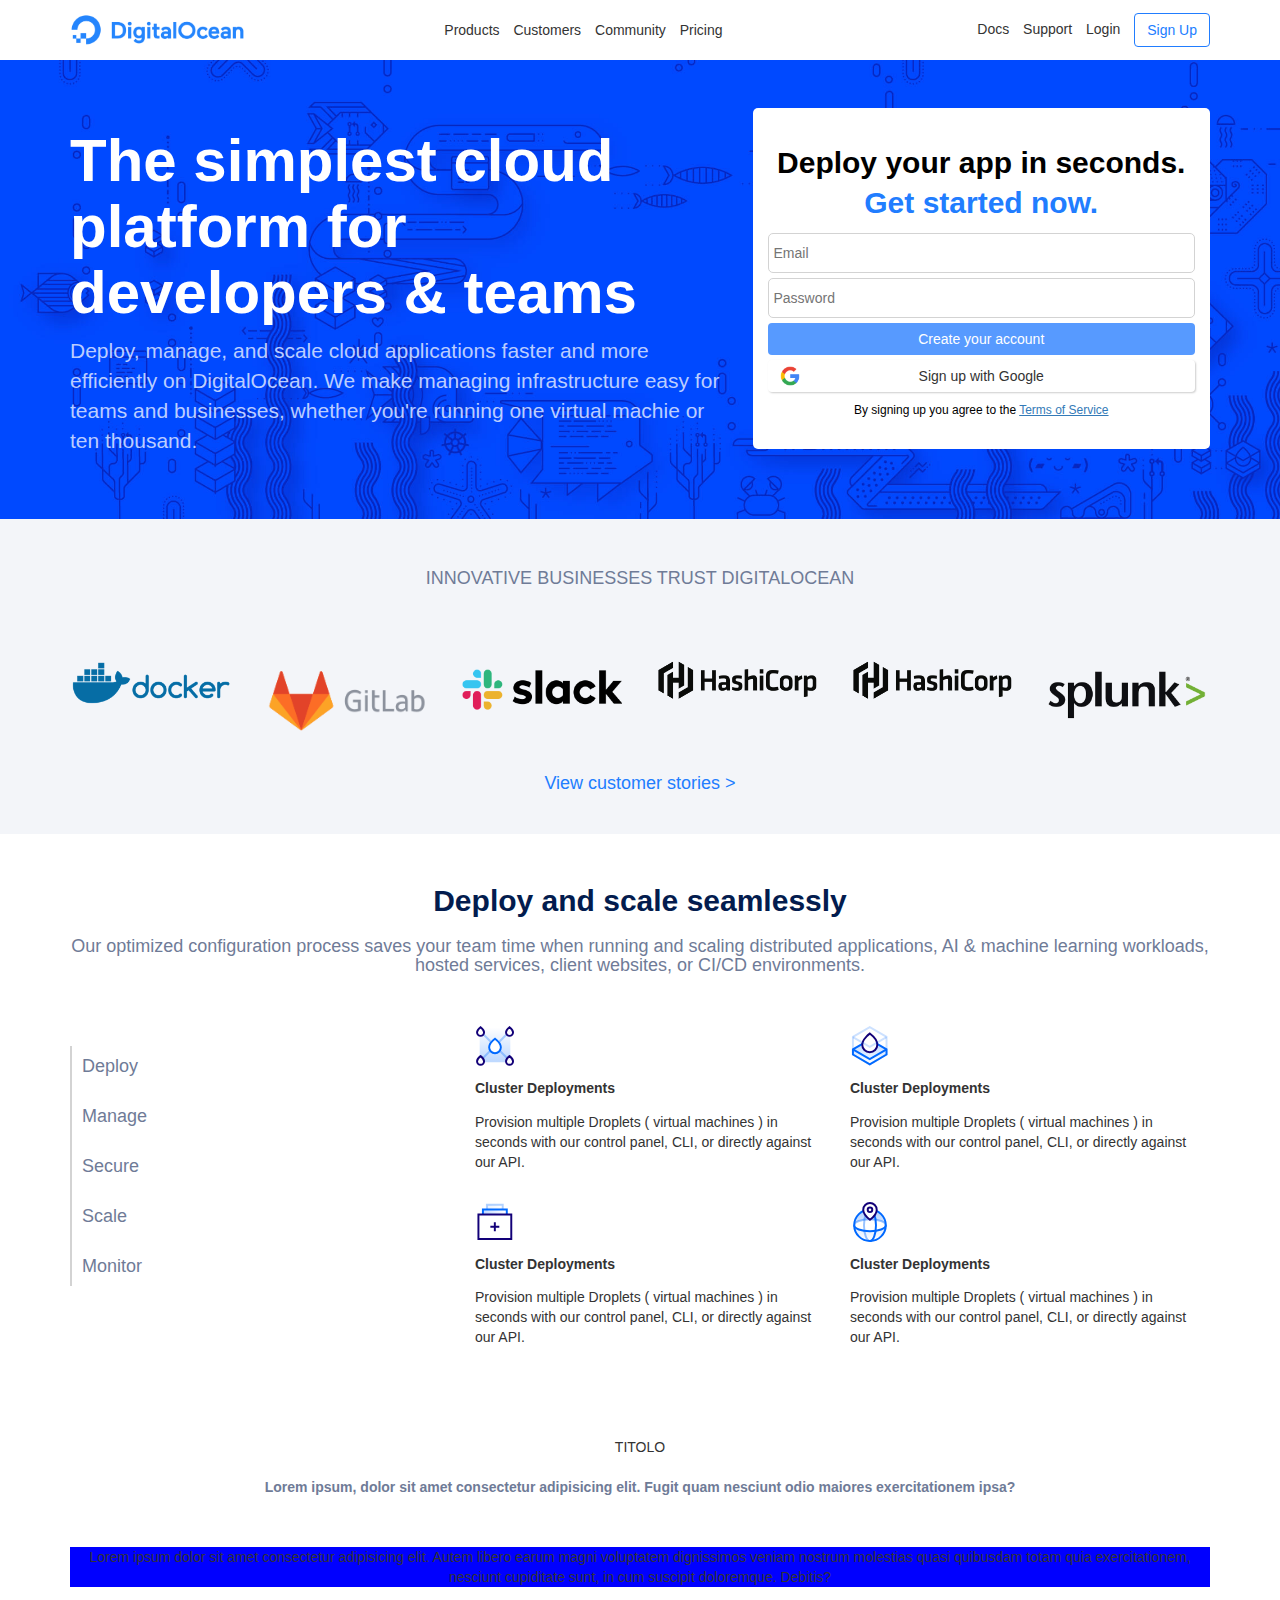
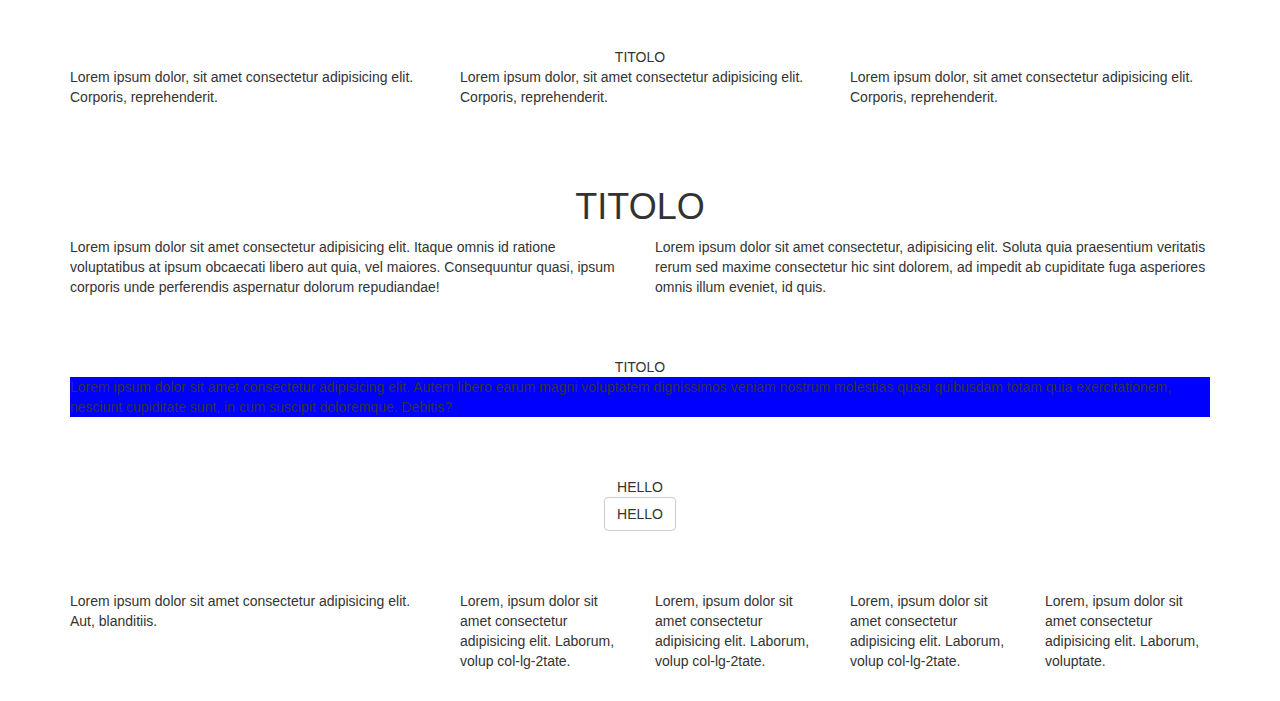
==== progetto/index.html @ 2a61604f "scaling" ====
<!DOCTYPE html>
<html lang="en">
  <head>
    <meta charset="UTF-8" />
    <meta http-equiv="X-UA-Compatible" content="IE=edge" />
    <meta name="viewport" content="width=device-width, initial-scale=1.0" />
    <link rel="stylesheet" href="https://cdnjs.cloudflare.com/ajax/libs/font-awesome/5.15.3/css/all.min.css" integrity="sha512-iBBXm8fW90+nuLcSKlbmrPcLa0OT92xO1BIsZ+ywDWZCvqsWgccV3gFoRBv0z+8dLJgyAHIhR35VZc2oM/gI1w==" crossorigin="anonymous" />
    <link
      rel="stylesheet"
      href="https://stackpath.bootstrapcdn.com/bootstrap/3.4.1/css/bootstrap.min.css"
      integrity="sha384-HSMxcRTRxnN+Bdg0JdbxYKrThecOKuH5zCYotlSAcp1+c8xmyTe9GYg1l9a69psu"
      crossorigin="anonymous"
    />
    <link rel="stylesheet" href="style.css" />
    <title>Project</title>
  </head>
  <body>
    <header>

      <!-- navbar -->

      <div class="asn-navbar height-100">
        <div class="container height-100">
          <div class="row height-100">
            <div class="col-xs-6 col-lg-2">
              <div class="logo">
                <img src="../img/logo.png" alt="">
              </div>
            </div>
            <div class="col-lg-5 visible-lg">
              <ul class="text-right">
                <li class="d-inline">Products <span><i class="fas fa-angle-down"></i></span></li>
                <li class="d-inline">Customers</li>
                <li class="d-inline">Community <span><i class="fas fa-angle-down"></i></span></li>
                <li class="d-inline">Pricing</li>
              </ul>
            </div>
            <div class="col-lg-5 visible-lg text-right">
              <ul class="text-right">
                <li class="d-inline">Docs</li>
                <li class="d-inline">Support <span><i class="fas fa-angle-down"></i></span></li>
                <li class="d-inline">Login</li>
                <li class="d-inline"><button class="btn btn-default blue-color">Sign Up</button></li>
              </ul>
            </div>
            <div class="col-xs-6 hidden-lg text-right">
              <a href="#"><span class="glyphicon glyphicon-menu-hamburger"></span></a>
            </div>
          </div>
        </div>
      </div>

      <!-- /navbar -->
    </header>

    <!-- MAIN -->

    <main>

      <!-- BANNER -->

      <section id="banner">
        <!-- JUMBOTRON -->
        <div class="jumbotron no-bottom main-banner-bg">
          <div class="container ">
            <div class="row">
              <div class="col-md-7">
                <h2>The simplest cloud platform for developers & teams</h2>
                <div class="banner-description">
                  <p>Deploy, manage, and scale cloud applications faster and more efficiently on DigitalOcean. We make managing infrastructure easy for teams and businesses, whether you're running one virtual machie or ten thousand.</p>
                </div>
              </div>
              <div class="col-md-5">
                <div class="banner-wrapper box-padding-30 text-center">
                  <h3>
                    Deploy your app in seconds. <br>
                    <span class="blue-text" >Get started now.</span>
                  </h3>
                  <form action="">
                    <input class="d-block mrg-bottom" type="email" placeholder="Email">
                    <input class="d-block mrg-bottom" type="password" placeholder="Password">
                    <button type="button" class="btn btn-default btn-block bg-blue no-border">Create your account</button>
                    <button type="button" class="btn btn-default btn-block mrg-bottom no-border btn-shadow"> <span class="google-icon">
                      <img src="../img/google-icon.png" alt="">
                    </span>
                    Sign up with Google</button>
                    <p class="small-p">By signing up you agree to the <a href="#">Terms of Service</a></p>
                  </form>
                  
                </div>
              </div>
            </div>
          </div>
        </div>
      </section>

      <!-- /BANNER -->

      <!-- BUSINESSES -->

      <section id="businesses" class="bg-gray box-padding-30">
        <div class="container">
          <div class="row text-center">
            <div class="sec-description">
              <h4>
                INNOVATIVE BUSINESSES TRUST DIGITALOCEAN
              </h4>
            </div>
          </div>
          <div class="row businesses-img text-center">
            <div class="col-md-2 col-xs-6"><img src="../img/docker.svg" alt=""></div>
            <div class="col-md-2 col-xs-6"><img src="../img/gitlab.svg" alt=""></div>
            <div class="col-md-2 col-xs-6"><img src="../img/slack.svg" alt=""></div>
            <div class="col-md-2 col-xs-6"><img src="../img/hashicorp.svg" alt=""></div>
            <div class="col-md-2 col-xs-6"><img src="../img/hashicorp.svg" alt=""></div>
            <div class="col-md-2 col-xs-6"><img src="../img/splunk.svg" alt=""></div>
          </div>
          <div class="row text-center">
            <div class="arrow-link">
              <a href="#"><h4>View customer stories ></h4></a>
            </div>
          </div>
        </div>
      </section>

      <!-- /BUSINESSES -->

      <!-- SCALING -->

      <section id="scaling" class="box-padding-30">
        <div class="container text-center">
          <div class="sec-title">
            <h2>Deploy and scale seamlessly</h2>
          </div>
          <div class="sec-description">
            <h4>
            Our optimized configuration process saves your team time when running and scaling distributed applications, AI & machine learning workloads, hosted services, client websites, or CI/CD environments.
            </h4>
          </div>
          <div class="row text-left">
            <div class="col-md-4 col-xs-12">
              <ul class="sec-description">
                <li><h4>Deploy</h4></li>
                <li><h4>Manage</h4></li>
                <li><h4>Secure</h4></li>
                <li><h4>Scale</h4></li>
                <li><h4>Monitor</h4></li>
              </ul>
            </div>
            <div class="col-md-8 col-xs-12">
              <div class="container-fluid">
                <div class="row">
                  <div class="col-md-6 col-xs-12">
                    <div class="level-box-3">
                      <div class="col-icon text-left">
                        <img src="../img/cluster-deploy.svg" alt="">
                      </div>
                      <div class="col-title">
                        <h5>Cluster Deployments</h5>
                      </div>
                      <div class="col-description">
                        <p>
                          Provision multiple Droplets ( virtual machines ) in seconds with our control panel, CLI, or directly against our API.
                        </p>
                      </div>
                    </div>
                  </div>
                  <div class="col-md-6 col-xs-12">
                    <div class="level-box-3">
                      <div class="col-icon text-left">
                        <img src="../img/optimized-compute.svg" alt="">
                      </div>
                      <div class="col-title">
                        <h5>Cluster Deployments</h5>
                      </div>
                      <div class="col-description">
                        <p>
                          Provision multiple Droplets ( virtual machines ) in seconds with our control panel, CLI, or directly against our API.
                        </p>
                      </div>
                    </div>
                  </div>
                </div>
                <div class="row">
                  <div class="col-md-6 col-xs-12">
                    <div class="level-box-3">
                      <div class="col-icon text-left">
                        <img src="../img/one-click.svg" alt="">
                      </div>
                      <div class="col-title">
                        <h5>Cluster Deployments</h5>
                      </div>
                      <div class="col-description">
                        <p>
                          Provision multiple Droplets ( virtual machines ) in seconds with our control panel, CLI, or directly against our API.
                        </p>
                      </div>
                    </div>
                  </div>
                  <div class="col-md-6 col-xs-12">
                    <div class="level-box-3">
                      <div class="col-icon text-left">
                        <img src="../img/global.svg" alt="">
                      </div>
                      <div class="col-title">
                        <h5>Cluster Deployments</h5>
                      </div>
                      <div class="col-description">
                        <p>
                          Provision multiple Droplets ( virtual machines ) in seconds with our control panel, CLI, or directly against our API.
                        </p>
                      </div>
                    </div>
                  </div>
                </div>
              </div>
            </div>
          </div>
        </div>
      </section>

      <!-- /SCALING -->
      
      <!-- DESIGNED -->

      <section id="designed" class="box-padding-30">
        <div class="container text-center">
          <div class="sec-title">TITOLO</div>
          <div class="sec-description">Lorem ipsum, dolor sit amet consectetur adipisicing elit. Fugit quam nesciunt odio maiores exercitationem ipsa?</div>
          <div class="blocco debug">Lorem ipsum dolor sit amet consectetur adipisicing elit. Autem libero earum magni voluptatem dignissimos veniam nostrum molestias quasi quibusdam totam quia exercitationem, nesciunt cupiditate sunt, in cum suscipit doloremque. Debitis?</div>
        </div>
      </section>

      <!-- /DESIGNED -->

      <!-- FEATURES -->

      <section id="features" class="box-padding-30">
        <div class="container">
          <div class="sec-title text-center">TITOLO</div>
          <div class="row">
            <div class="col-md-4 col-xs-12">Lorem ipsum dolor, sit amet consectetur adipisicing elit. Corporis, reprehenderit.</div>
            <div class="col-md-4 col-xs-12">Lorem ipsum dolor, sit amet consectetur adipisicing elit. Corporis, reprehenderit.</div>
            <div class="col-md-4 col-xs-12">Lorem ipsum dolor, sit amet consectetur adipisicing elit. Corporis, reprehenderit.</div>
          </div>
        </div>
      </section>

      <!-- /FEATURES -->

      <!-- REGIONS -->

      <section id="regions" class="box-padding-30">
        <div class="container">
          <div class="sec-title text-center"><h1>TITOLO</h1></div>
          <div class="row">
            <div class="col-md-6">Lorem ipsum dolor sit amet consectetur adipisicing elit. Itaque omnis id ratione voluptatibus at ipsum obcaecati libero aut quia, vel maiores. Consequuntur quasi, ipsum corporis unde perferendis aspernatur dolorum repudiandae!</div>
            <div class="col-md-6">Lorem ipsum dolor sit amet consectetur, adipisicing elit. Soluta quia praesentium veritatis rerum sed maxime consectetur hic sint dolorem, ad impedit ab cupiditate fuga asperiores omnis illum eveniet, id quis.</div>
          </div>
        </div>
      </section>
        
      <!-- /REGIONS -->

      <!-- REVIEWS -->

      <section id="reviews" class="box-padding-30">
        <div class="container">
          <div class="sec-title text-center">TITOLO</div>
          <div class="blocco debug">Lorem ipsum dolor sit amet consectetur adipisicing elit. Autem libero earum magni voluptatem dignissimos veniam nostrum molestias quasi quibusdam totam quia exercitationem, nesciunt cupiditate sunt, in cum suscipit doloremque. Debitis?</div>
        </div>
      </section>

      <!-- /REVIEWS -->

      <!-- STARTED -->

      <section id="started" class="box-padding-30">
        <div class="container text-center">
          <div class="sec-title">HELLO</div>
          <div class="btn btn-default">HELLO</div>
        </div>
      </section>

      <!-- /STARTED -->

    </main>

    <!-- /MAIN -->

    <!-- FOOTER -->

    <footer class="box-padding-30">
      <div class="container">
        <div class="row">
          <div class="col-md-12 col-lg-4">Lorem ipsum dolor sit amet consectetur adipisicing elit. Aut, blanditiis.</div>
          <div class="col-md-6 col-lg-2">Lorem, ipsum dolor sit amet consectetur adipisicing elit. Laborum, volup col-lg-2tate.</div>
          <div class="col-md-6 col-lg-2">Lorem, ipsum dolor sit amet consectetur adipisicing elit. Laborum, volup col-lg-2tate.</div>
          <div class="col-md-6 col-lg-2">Lorem, ipsum dolor sit amet consectetur adipisicing elit. Laborum, volup col-lg-2tate.</div>
          <div class="col-md-6 col-lg-2">Lorem, ipsum dolor sit amet consectetur adipisicing elit. Laborum, voluptate.</div>
        </div>
      </div>
    </footer>

    <!-- /FOOTER -->
  </body>
</html>
---- progetto/style.css ----
*{
  margin: 0;
  padding: 0;
  box-sizing: border-box;
}
.debug{
  background-color: blue;
  /* height: 50px; */
  
}
.height-100{
  height: 100%;
}
.d-inline{
  display: inline-block;
}
.d-block{
  display: block;
}
.box-padding-30{
  padding: 30px 0;
}
.mrg-bottom{
  margin-bottom: 5px;
}

img{
  width: 175px;
}

.btn.bg-blue{
  background-color:#579AFF;
  color: white
}
.btn.no-border{
  border: none;
}
.btn.btn-shadow{
  box-shadow: 1px 1px 2px rgba(0, 0, 0, 0.2);
}
.blue-text{
  color:#217DFF;
}

.arrow-link a{
  font-size: 17px;
  color:#217DFF;
}
.sec-title h2{
  color: #031C4E;
  font-weight:bolder;
}
.sec-description{
  color:#6F7B97;
  font-weight: bolder;
  margin-top: 20px;
  margin-bottom: 50px;
}
.level-box-3 .col-icon img{
  height: 40px;
  width: 40px;
  margin-right: auto;
}
.level-box-3 .col-title h5{
  margin: 15px 0px;
  font-weight: bolder;
}
.level-box-3 .col-description{
  margin-bottom: 30px ;
}


/* ------------------------ */

/* HEADER */

header{
  height: 60px;
  /* background-color: red; */
}
.asn-navbar .container .row{
}
.asn-navbar .container .row [class*="col-"]{
  transform: translateY(-50%);
  top:50%
}
header ul{
  /* RESET BOOTSTRAP */
  margin-bottom: 0;
}
header ul li{
  margin-right: 10px;
}
header ul li:last-child{
  margin-right: 0;
}
.btn-default.blue-color{
  color:#217DFF;
  border: 1px solid #217DFF;
}

/* /HEADER */

/* MAIN */

main section.bg-gray{
  background-color: #F3F5F9;
}
main section.bg-white{
  background-color: white;
}



.main-banner-bg{
  background-image: url(../img/bg-banner-home.jpg);
  background-size: cover;
  height: fit-content;
  color: white;
}
/* REMOVE JUMBO DEFAULT MARGIN */
.jumbotron.no-bottom{
  margin-bottom: 0;
}
#banner h2{
  font-size: 60px;
  font-weight: 600;
}
#banner .banner-description{
  color:#BBCDFF
}
#banner h3{
  font-size: 30px;
  font-weight: bold;
  text-align: center;
  line-height: 40px;
}

.banner-wrapper{
  
  margin-left: auto;
  background-color: white;
  color: black;
  padding:15px;
  border-radius: 5px;
}
form input{
  height: 40px;
  width: 100%;
  padding-left: 5px;
  border: 1px solid lightgray;
  border-radius: 5px;
}
.google-icon img{
  width: 20px;
  margin-right: -20px;
  float: left;
}
#banner .small-p{
  font-size: 12px;
  margin-top: 10px;
}
#banner .small-p a{
  text-decoration: underline;
}

/* BUSINESSES */
#businesses .row.businesses-img{
  
}
/* #businesses .row.businesses-img img{
    /* width: 100%; */
   /*  top: 50%;
    transform:translate(0,-50%);
    max-height:86px
  }  */ 
  #businesses .row.businesses-img img{
    /* position: absolute; */
    max-height: 125px;
    top: 50%;
  }
  /* PER EVITARE SOVRAPPONIMEN */ 
  @media all and (min-width:992px){
    #businesses .row.businesses-img img{
      width: 100%;
      /* max-height: none; */
    }
  }

/* /BUSINESSES */

/* SCALING */

  #scaling ul{
    list-style: none;
    border-left: 2px solid lightgray
   }
  #scaling ul li h4{
    line-height: 40px;
    padding-left: 10px;
  }
 

/* /SCALING */
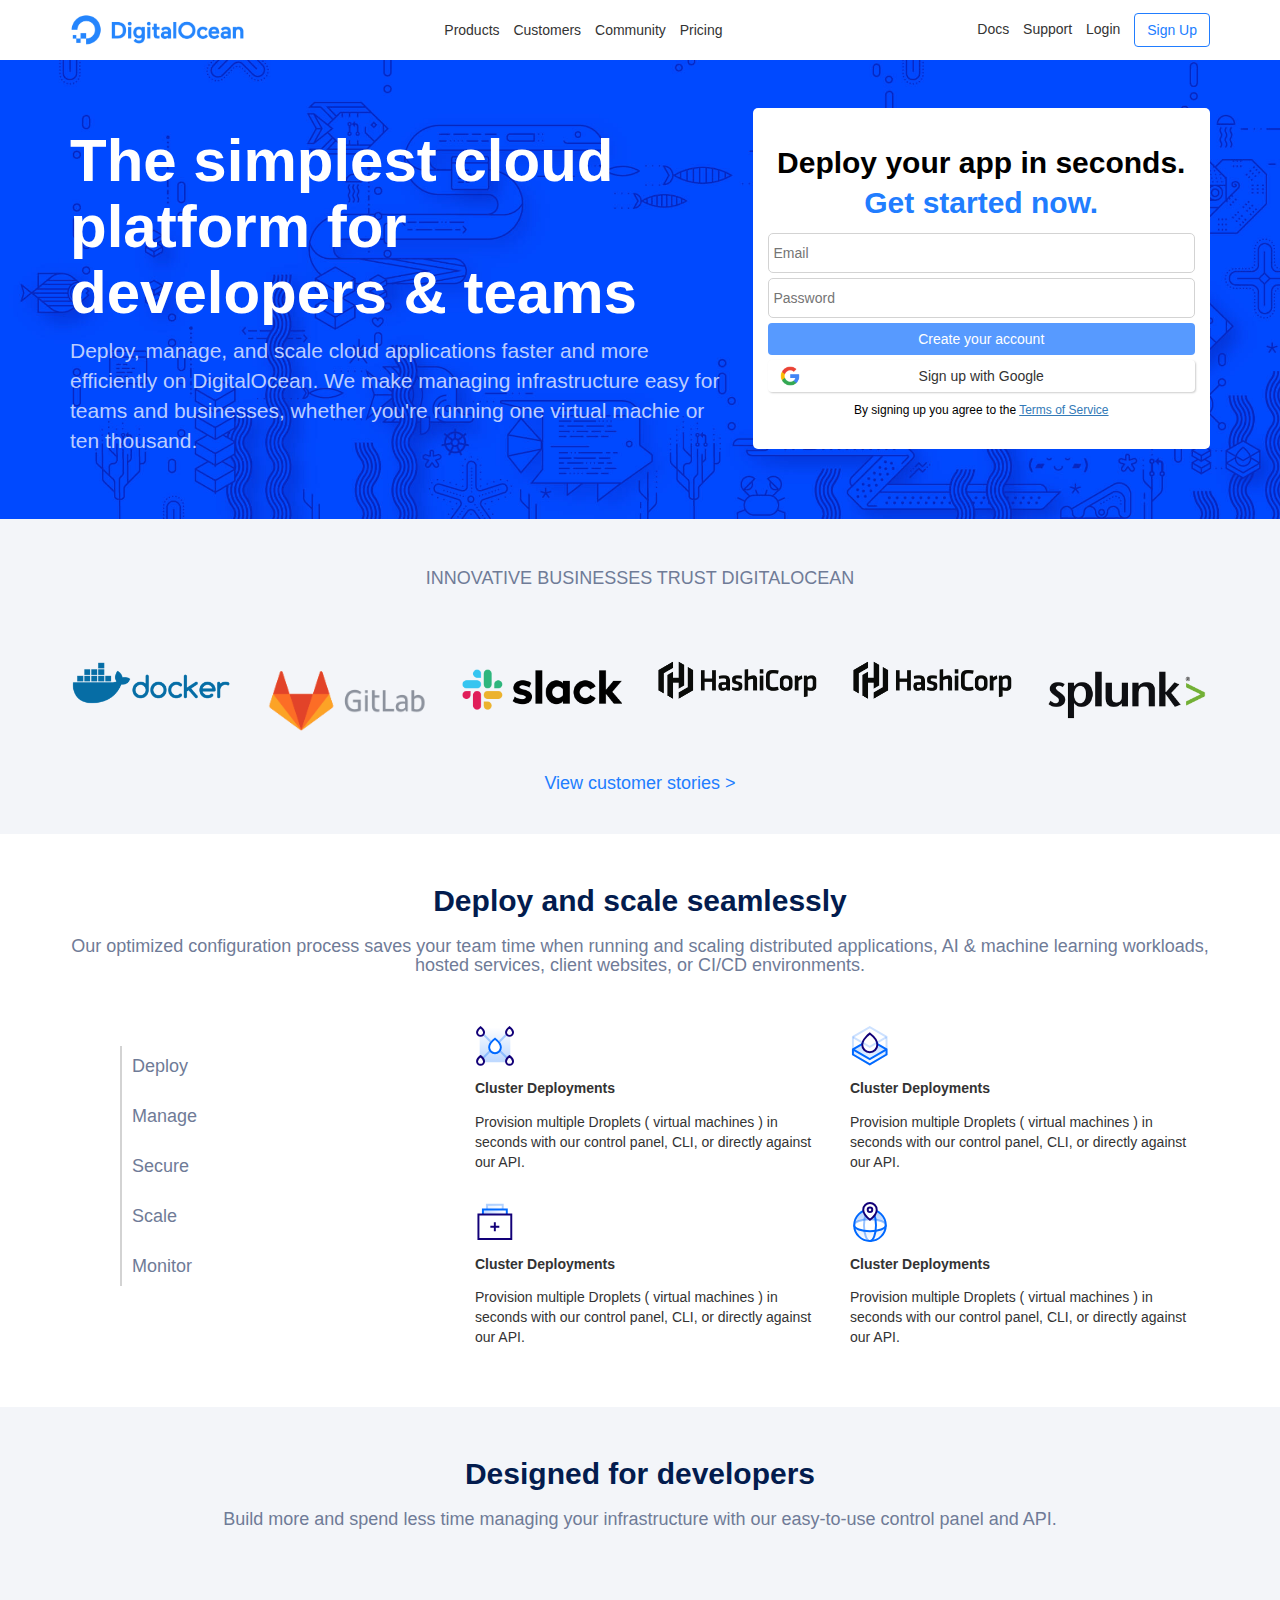
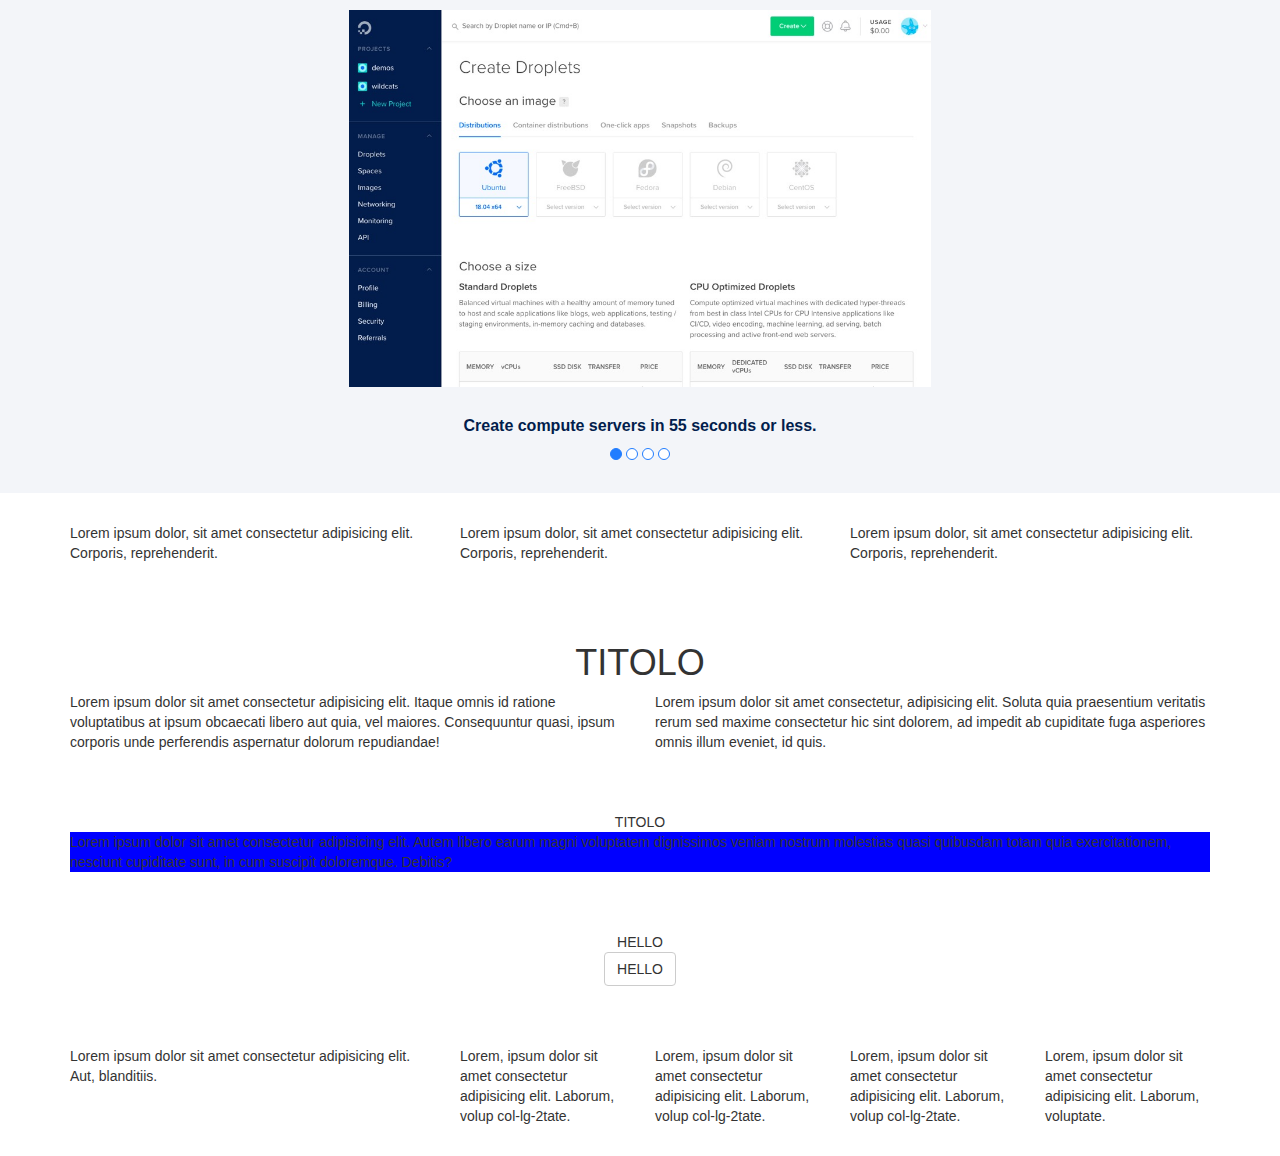
==== commit 94ad95c2: "designed" ====
--- a/progetto/index.html
+++ b/progetto/index.html
@@ -223,11 +223,36 @@
       
       <!-- DESIGNED -->
 
-      <section id="designed" class="box-padding-30">
+      <section id="designed" class="bg-gray box-padding-30">
         <div class="container text-center">
-          <div class="sec-title">TITOLO</div>
-          <div class="sec-description">Lorem ipsum, dolor sit amet consectetur adipisicing elit. Fugit quam nesciunt odio maiores exercitationem ipsa?</div>
-          <div class="blocco debug">Lorem ipsum dolor sit amet consectetur adipisicing elit. Autem libero earum magni voluptatem dignissimos veniam nostrum molestias quasi quibusdam totam quia exercitationem, nesciunt cupiditate sunt, in cum suscipit doloremque. Debitis?</div>
+          <div class="sec-title">
+            <h2>
+              Designed for developers
+            </h2>
+          </div>
+          <div class="sec-description">
+            <h4>
+              Build more and spend less time managing your infrastructure with our easy-to-use control panel and API.
+            </h4>
+          </div>
+          <div class="blocco-slide">
+            <div class="slide-image">
+              <div class="left arrow">
+                <i class="arrow fas fa-angle-left"></i>
+              </div>
+              <img src="../img/slide.jpg" alt="">
+              <div class="right arrow">
+                <i class="arrow fas fa-angle-right"></i>
+              </div>
+            </div>
+          </div>
+          <h5>Create compute servers in 55 seconds or less.</h5>
+          <div class="slide-selector">
+            <div class="slides selected"></div>
+            <div class="slides"></div>
+            <div class="slides"></div>
+            <div class="slides"></div>
+          </div>
         </div>
       </section>
 
@@ -237,7 +262,9 @@
 
       <section id="features" class="box-padding-30">
         <div class="container">
-          <div class="sec-title text-center">TITOLO</div>
+          <div class="sec-title text-center">
+            
+          </div>
           <div class="row">
             <div class="col-md-4 col-xs-12">Lorem ipsum dolor, sit amet consectetur adipisicing elit. Corporis, reprehenderit.</div>
             <div class="col-md-4 col-xs-12">Lorem ipsum dolor, sit amet consectetur adipisicing elit. Corporis, reprehenderit.</div>
--- a/progetto/style.css
+++ b/progetto/style.css
@@ -67,6 +67,44 @@
 }
 .level-box-3 .col-description{
   margin-bottom: 30px ;
+}
+
+/* BLOCCO SLIDE */
+.blocco-slide{
+  position: relative;
+  width: 60%;
+  margin: 80px auto;
+  /* background-color: red; */
+  margin-bottom: 30px;
+}
+.blocco-slide .slide-image{
+  width: 85%;
+  margin: 0 auto;
+  background-color: blue;
+}
+.blocco-slide .slide-image img{
+  width: 100%;
+}
+/* .left-arrow{
+position: absolute;
+transform: translateY(-50%);
+left: 0;
+top: 50%;
+
+} */
+.arrow{
+  position: absolute;
+  transform: translateY(-50%);
+  top: 50%;
+  font-size: 50px;
+}
+.left.arrow{
+  left: 0;
+  color: #6F7B97;
+}
+.right.arrow{
+  right: 23px;
+  color: #031C4E;
 }
 
 
@@ -193,7 +231,8 @@
 
   #scaling ul{
     list-style: none;
-    border-left: 2px solid lightgray
+    border-left: 2px solid lightgray;
+    margin-left: 50px;
    }
   #scaling ul li h4{
     line-height: 40px;
@@ -203,3 +242,31 @@
 
 /* /SCALING */
 
+/* DESIGNED */
+
+#designed h5{
+  font-size: 16px;
+  color: #021D4C;
+  font-weight: bold;
+}
+
+.slide-selector{
+  height: 18px;
+  width: 100%;
+  /* background-color: red; */
+}
+.slide-selector .slides{
+  display: inline-block;
+  background-color: white;
+  height: 12px;
+  width: 12px;
+  border-radius: 50%;
+  border:1px solid #217DFF
+}
+.slide-selector .slides:hover{
+  background-color: #217DFF;
+}
+.slides.selected{
+  background-color: #217DFF;
+}
+/* /DESIGNED */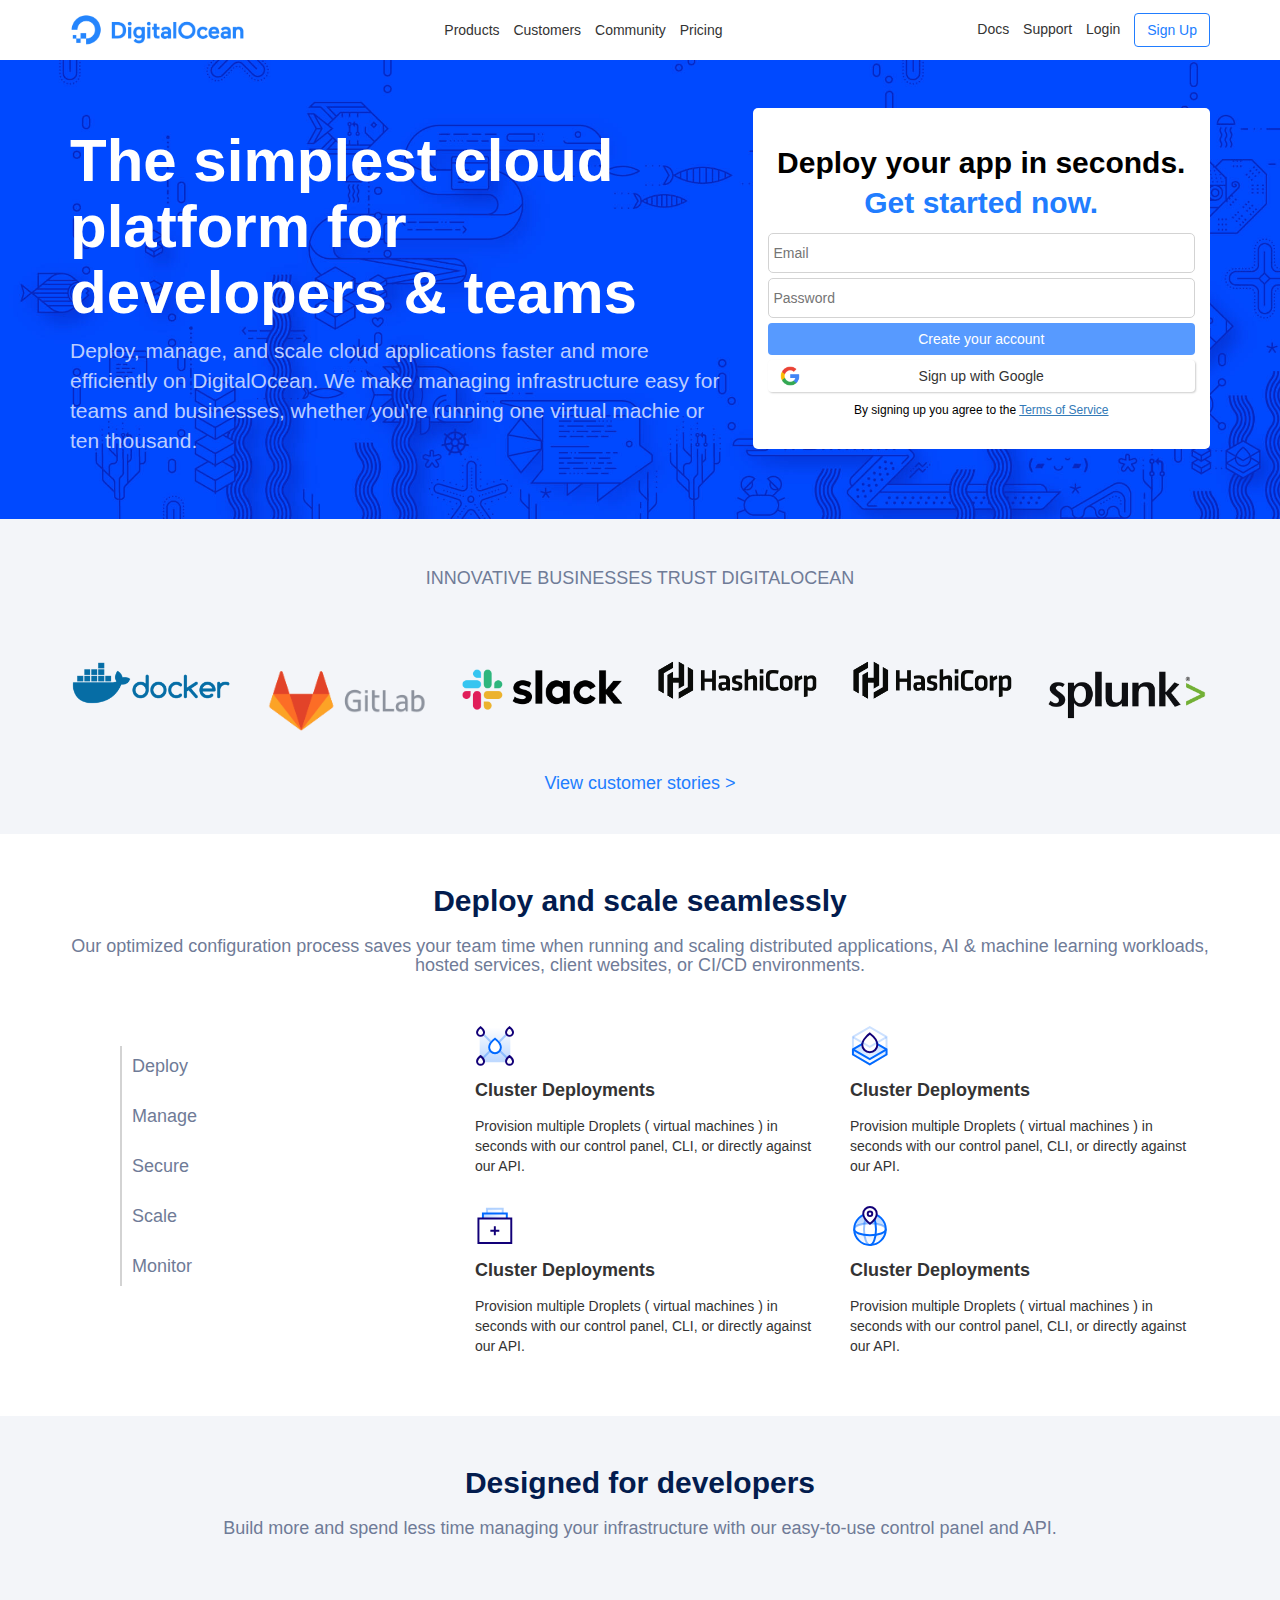
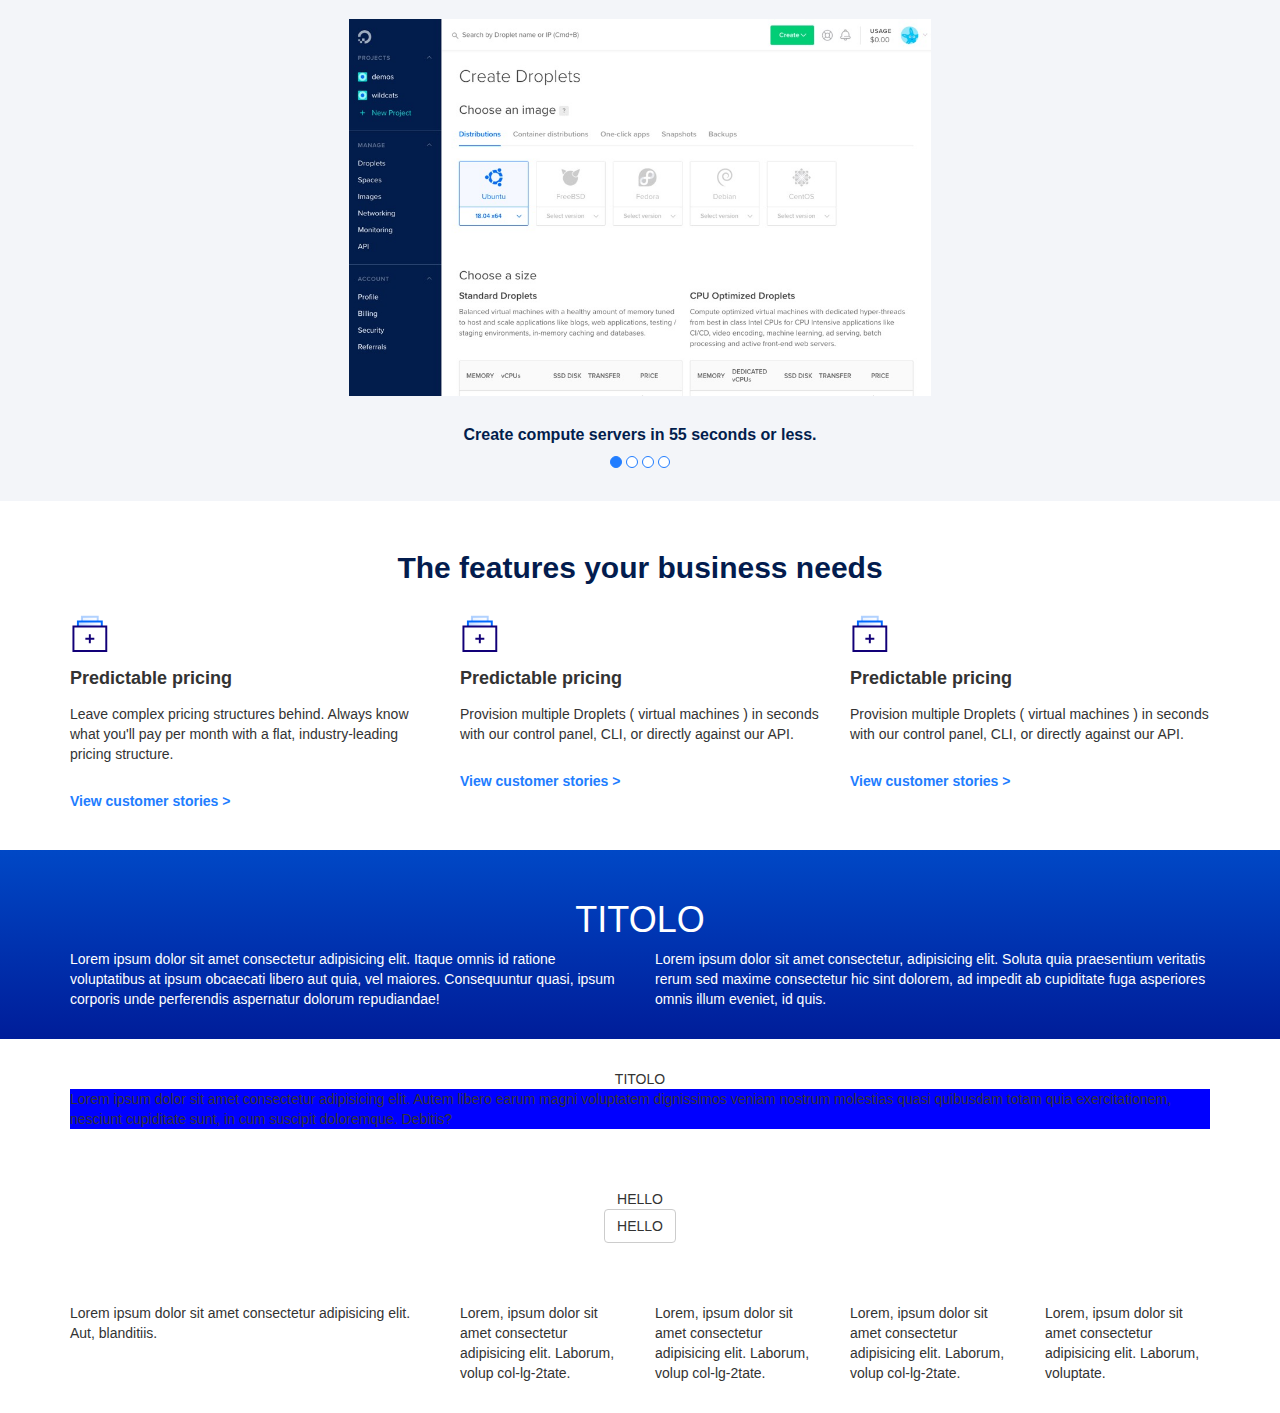
==== commit a78429fd: "features" ====
--- a/progetto/index.html
+++ b/progetto/index.html
@@ -156,7 +156,7 @@
                         <img src="../img/cluster-deploy.svg" alt="">
                       </div>
                       <div class="col-title">
-                        <h5>Cluster Deployments</h5>
+                        <h4>Cluster Deployments</h4>
                       </div>
                       <div class="col-description">
                         <p>
@@ -171,7 +171,7 @@
                         <img src="../img/optimized-compute.svg" alt="">
                       </div>
                       <div class="col-title">
-                        <h5>Cluster Deployments</h5>
+                        <h4>Cluster Deployments</h4>
                       </div>
                       <div class="col-description">
                         <p>
@@ -188,7 +188,7 @@
                         <img src="../img/one-click.svg" alt="">
                       </div>
                       <div class="col-title">
-                        <h5>Cluster Deployments</h5>
+                        <h4>Cluster Deployments</h4>
                       </div>
                       <div class="col-description">
                         <p>
@@ -203,7 +203,7 @@
                         <img src="../img/global.svg" alt="">
                       </div>
                       <div class="col-title">
-                        <h5>Cluster Deployments</h5>
+                        <h4>Cluster Deployments</h4>
                       </div>
                       <div class="col-description">
                         <p>
@@ -262,13 +262,64 @@
 
       <section id="features" class="box-padding-30">
         <div class="container">
-          <div class="sec-title text-center">
-            
+          <div class="sec-title text-center mrg-bottom-30">
+            <h2>The features your business needs</h2>
           </div>
           <div class="row">
-            <div class="col-md-4 col-xs-12">Lorem ipsum dolor, sit amet consectetur adipisicing elit. Corporis, reprehenderit.</div>
-            <div class="col-md-4 col-xs-12">Lorem ipsum dolor, sit amet consectetur adipisicing elit. Corporis, reprehenderit.</div>
-            <div class="col-md-4 col-xs-12">Lorem ipsum dolor, sit amet consectetur adipisicing elit. Corporis, reprehenderit.</div>
+            <div class="col-md-4 col-xs-12">
+              <div class="level-box-3">
+                <div class="col-icon text-left">
+                  <img src="../img/one-click.svg" alt="">
+                </div>
+                <div class="col-title">
+                  <h4>Predictable pricing</h4>
+                </div>
+                <div class="col-description">
+                  <p>
+                    Leave complex pricing structures behind. Always know what you'll pay per month with a flat, industry-leading pricing structure.
+                  </p>
+                </div>
+                <div class="arrow-link">
+                  <a href="#"><h5>View customer stories ></h5></a>
+                </div>
+              </div>
+            </div>
+            <div class="col-md-4 col-xs-12">
+              <div class="level-box-3">
+                <div class="col-icon text-left">
+                  <img src="../img/one-click.svg" alt="">
+                </div>
+                <div class="col-title">
+                  <h4>Predictable pricing</h4>
+                </div>
+                <div class="col-description">
+                  <p>
+                    Provision multiple Droplets ( virtual machines ) in seconds with our control panel, CLI, or directly against our API.
+                  </p>
+                </div>
+                <div class="arrow-link">
+                  <a href="#"><h5>View customer stories ></h5></a>
+                </div>
+              </div>
+            </div>
+            <div class="col-md-4 col-xs-12">
+              <div class="level-box-3">
+                <div class="col-icon text-left">
+                  <img src="../img/one-click.svg" alt="">
+                </div>
+                <div class="col-title">
+                  <h4>Predictable pricing</h4>
+                </div>
+                <div class="col-description">
+                  <p>
+                    Provision multiple Droplets ( virtual machines ) in seconds with our control panel, CLI, or directly against our API.
+                  </p>
+                </div>
+                <div class="arrow-link">
+                  <a href="#"><h5>View customer stories ></h5></a>
+                </div>
+              </div>
+            </div>
           </div>
         </div>
       </section>
@@ -277,7 +328,7 @@
 
       <!-- REGIONS -->
 
-      <section id="regions" class="box-padding-30">
+      <section id="regions" class="box-padding-30 blue-gradient white-text">
         <div class="container">
           <div class="sec-title text-center"><h1>TITOLO</h1></div>
           <div class="row">
--- a/progetto/style.css
+++ b/progetto/style.css
@@ -8,6 +8,15 @@
   /* height: 50px; */
   
 }
+main section.bg-gray{
+  background-color: #F3F5F9;
+}
+main section.bg-white{
+  background-color: white;
+}
+main section.blue-gradient{
+  background-image: linear-gradient(#0048C6,#001D99)
+}
 .height-100{
   height: 100%;
 }
@@ -23,7 +32,9 @@
 .mrg-bottom{
   margin-bottom: 5px;
 }
-
+.mrg-bottom-30{
+  margin-bottom: 30px;
+}
 img{
   width: 175px;
 }
@@ -41,10 +52,16 @@
 .blue-text{
   color:#217DFF;
 }
+.white-text{
+  color: white;
+}
 
 .arrow-link a{
   font-size: 17px;
   color:#217DFF;
+}
+.arrow-link a h5{
+  font-weight: bolder;
 }
 .sec-title h2{
   color: #031C4E;
@@ -61,7 +78,7 @@
   width: 40px;
   margin-right: auto;
 }
-.level-box-3 .col-title h5{
+.level-box-3 .col-title h4{
   margin: 15px 0px;
   font-weight: bolder;
 }
@@ -141,12 +158,7 @@
 
 /* MAIN */
 
-main section.bg-gray{
-  background-color: #F3F5F9;
-}
-main section.bg-white{
-  background-color: white;
-}
+
 
 
 
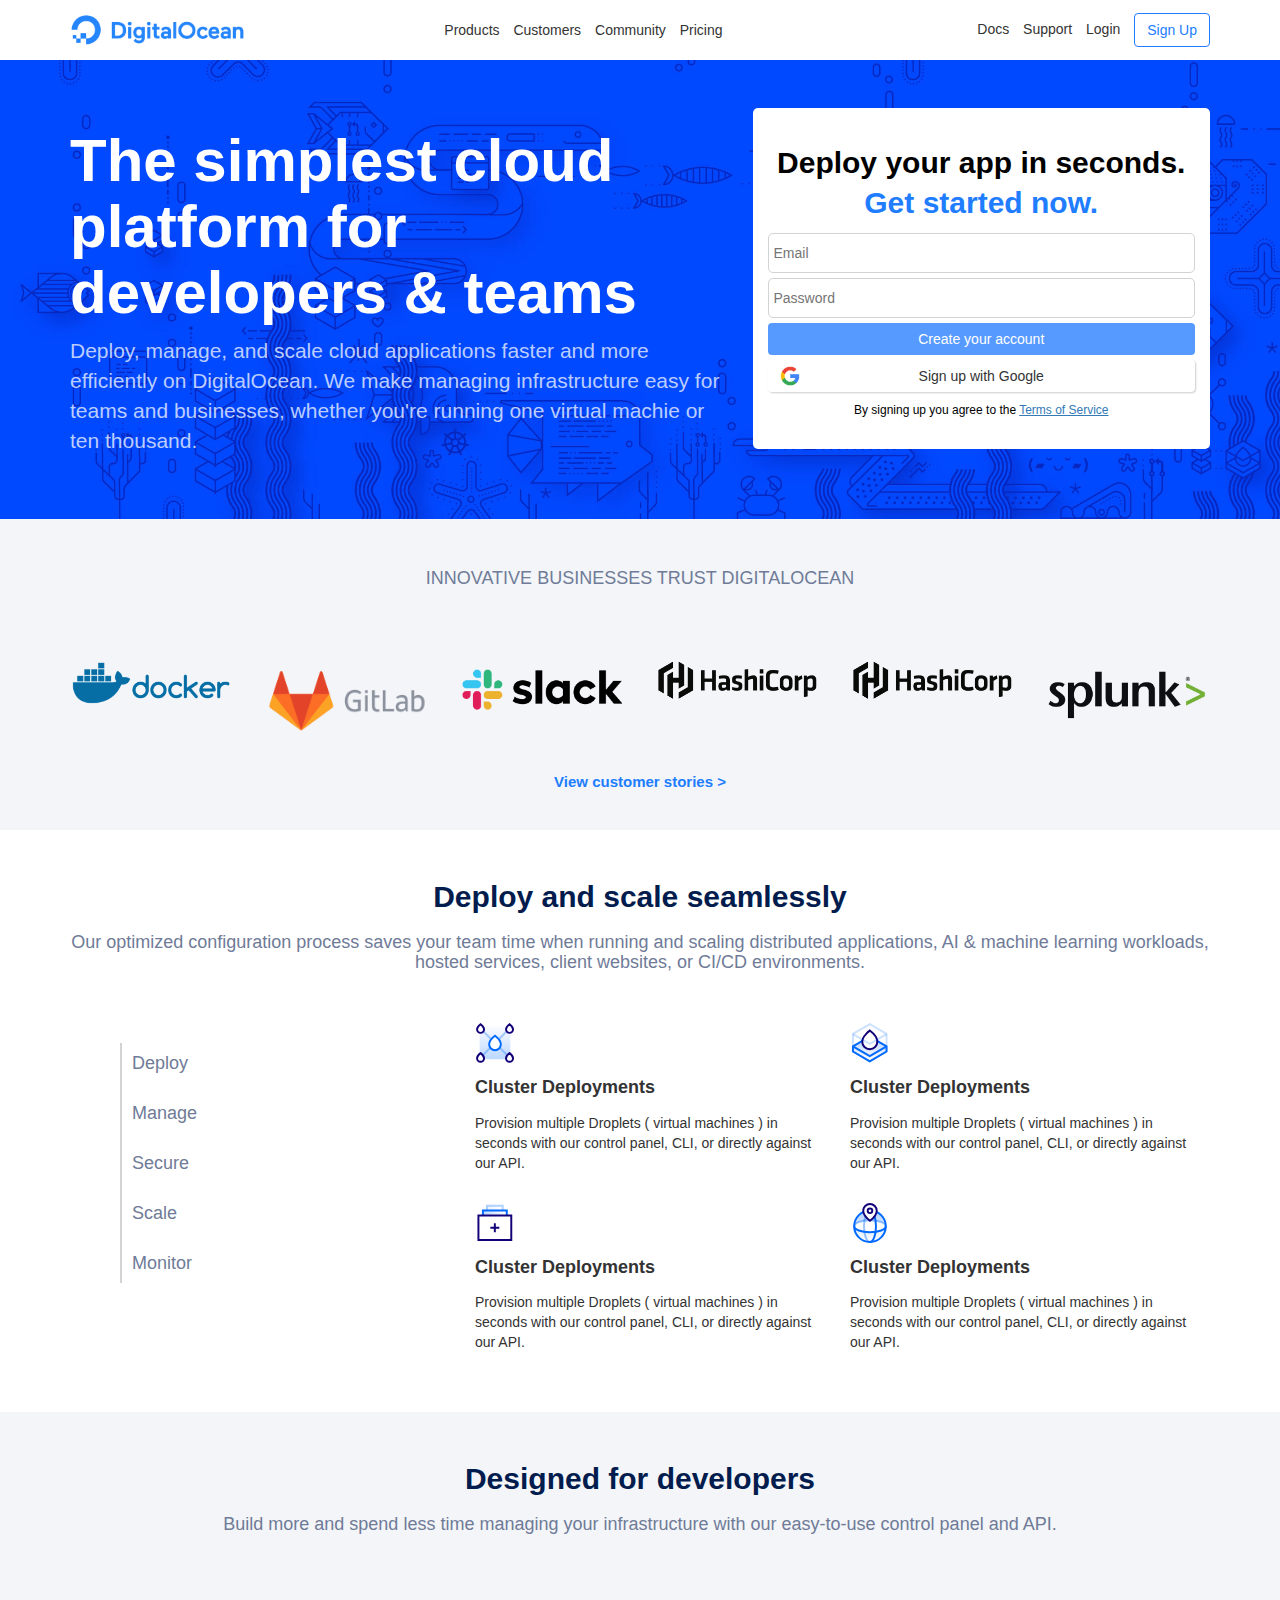
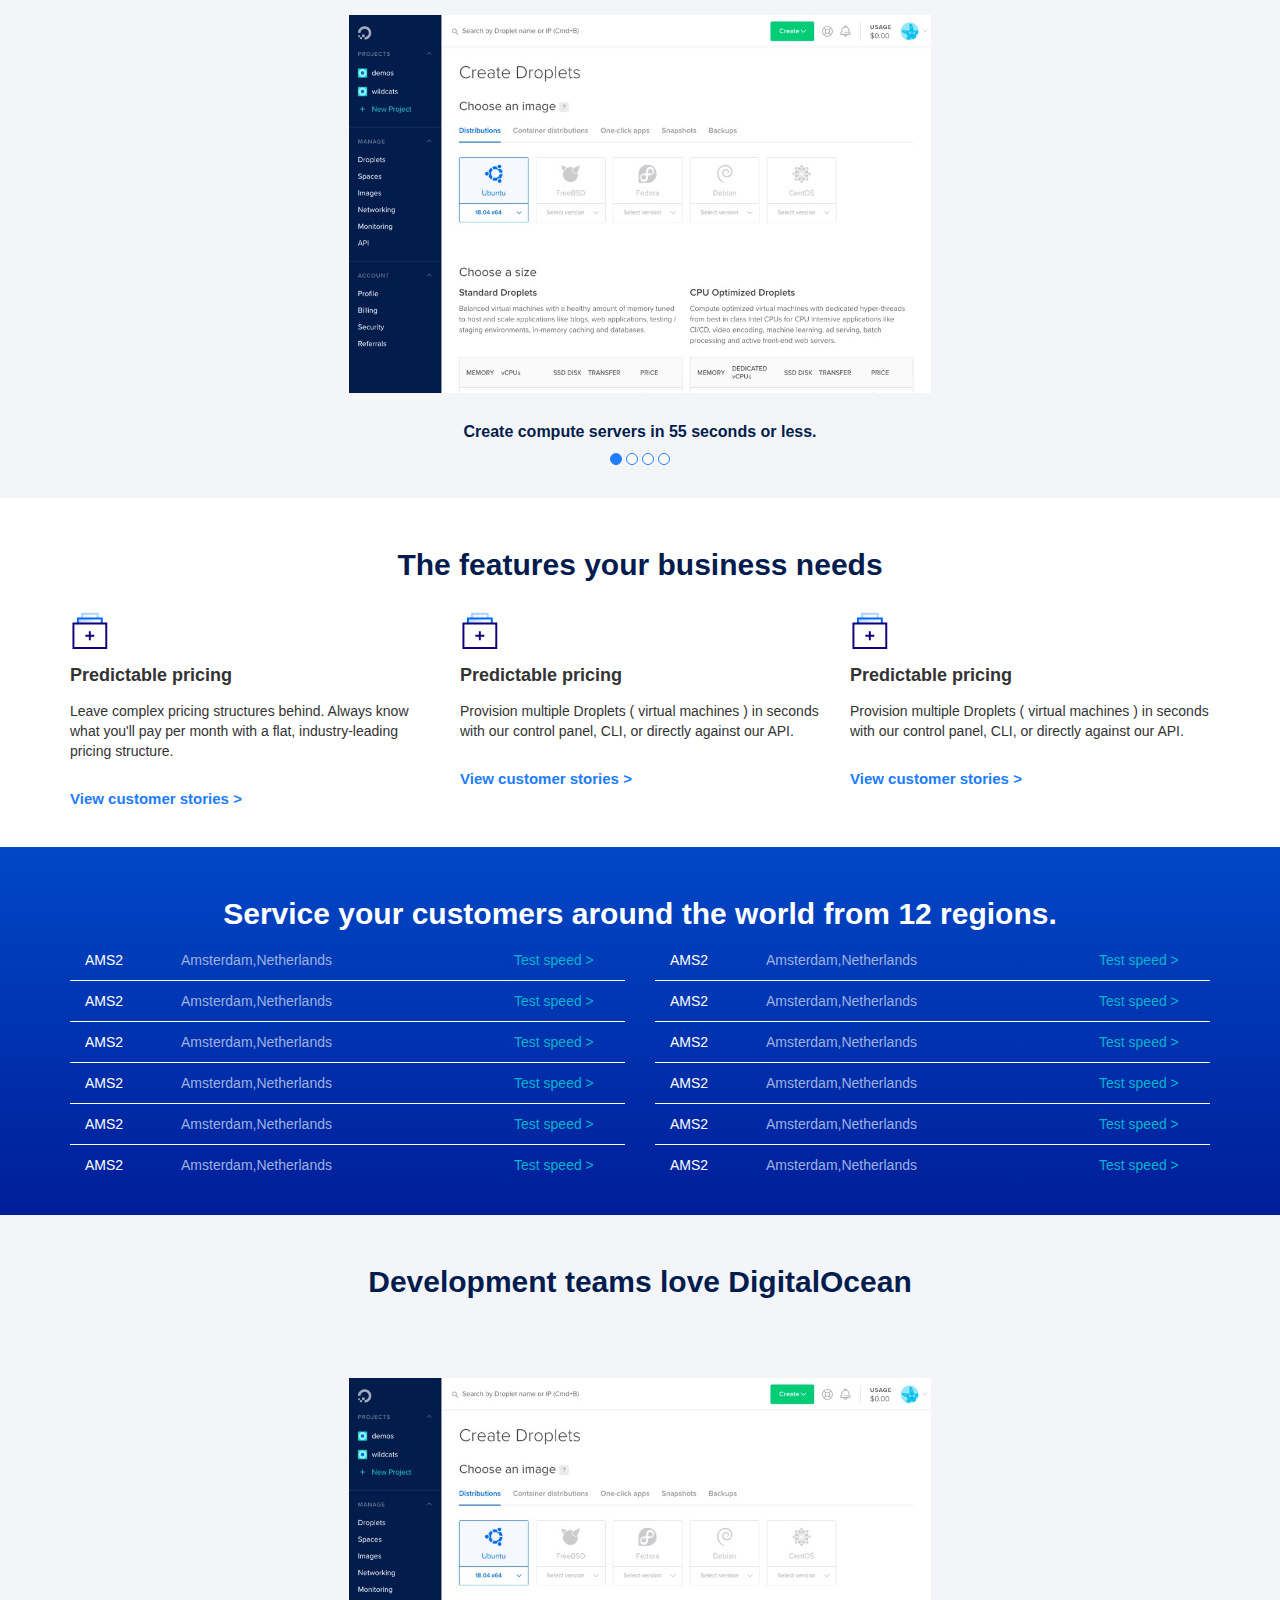
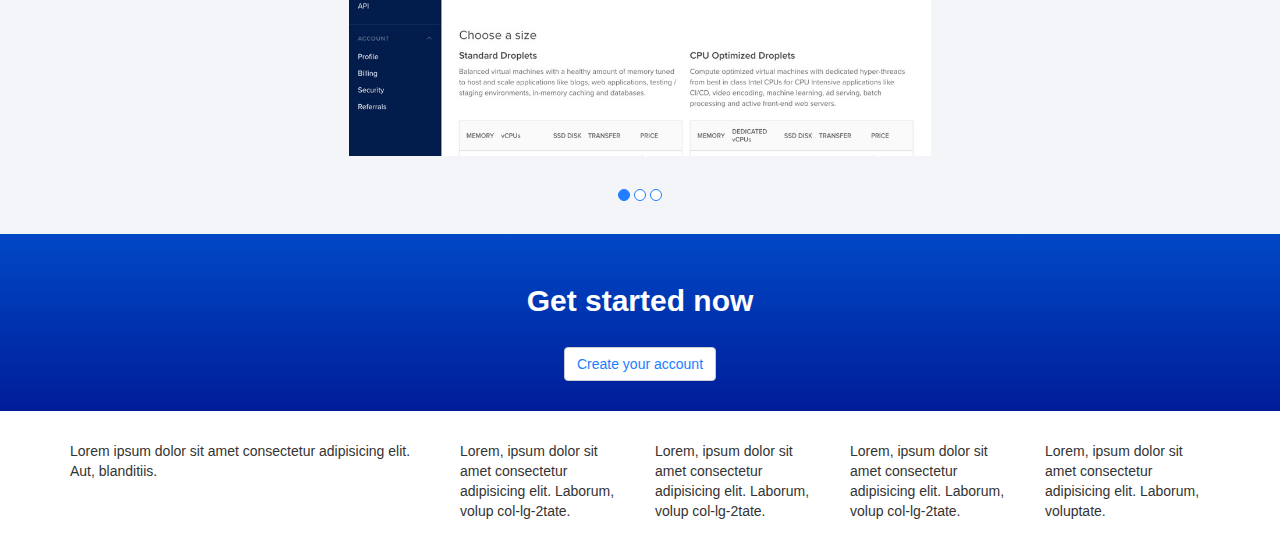
==== commit f2e28457: "started" ====
--- a/progetto/index.html
+++ b/progetto/index.html
@@ -117,7 +117,7 @@
           </div>
           <div class="row text-center">
             <div class="arrow-link">
-              <a href="#"><h4>View customer stories ></h4></a>
+              <a href="#"><h5>View customer stories ></h5></a>
             </div>
           </div>
         </div>
@@ -330,10 +330,74 @@
 
       <section id="regions" class="box-padding-30 blue-gradient white-text">
         <div class="container">
-          <div class="sec-title text-center"><h1>TITOLO</h1></div>
+          <div class="sec-title white-text text-center ">
+            <h2>Service your customers around the world from 12 regions.</h2>
+          </div>
           <div class="row">
-            <div class="col-md-6">Lorem ipsum dolor sit amet consectetur adipisicing elit. Itaque omnis id ratione voluptatibus at ipsum obcaecati libero aut quia, vel maiores. Consequuntur quasi, ipsum corporis unde perferendis aspernatur dolorum repudiandae!</div>
-            <div class="col-md-6">Lorem ipsum dolor sit amet consectetur, adipisicing elit. Soluta quia praesentium veritatis rerum sed maxime consectetur hic sint dolorem, ad impedit ab cupiditate fuga asperiores omnis illum eveniet, id quis.</div>
+            <div class="col-md-6">
+              <div class="country-details clearfix">
+                <div class="country-code f-left box-padding-10px">AMS2</div>
+                <div class="country-name f-left box-padding-10px">Amsterdam,Netherlands</div>
+                <div class="country-speed f-left box-padding-10px"><a href="#">Test speed ></a></div>
+              </div>
+              <div class="country-details clearfix">
+                <div class="country-code f-left box-padding-10px">AMS2</div>
+                <div class="country-name f-left box-padding-10px">Amsterdam,Netherlands</div>
+                <div class="country-speed f-left box-padding-10px"><a href="#">Test speed ></a></div>
+              </div>
+              <div class="country-details clearfix">
+                <div class="country-code f-left box-padding-10px">AMS2</div>
+                <div class="country-name f-left box-padding-10px">Amsterdam,Netherlands</div>
+                <div class="country-speed f-left box-padding-10px"><a href="#">Test speed ></a></div>
+              </div>
+              <div class="country-details clearfix">
+                <div class="country-code f-left box-padding-10px">AMS2</div>
+                <div class="country-name f-left box-padding-10px">Amsterdam,Netherlands</div>
+                <div class="country-speed f-left box-padding-10px"><a href="#">Test speed ></a></div>
+              </div>
+              <div class="country-details clearfix">
+                <div class="country-code f-left box-padding-10px">AMS2</div>
+                <div class="country-name f-left box-padding-10px">Amsterdam,Netherlands</div>
+                <div class="country-speed f-left box-padding-10px"><a href="#">Test speed ></a></div>
+              </div>
+              <div class="country-details clearfix">
+                <div class="country-code f-left box-padding-10px">AMS2</div>
+                <div class="country-name f-left box-padding-10px">Amsterdam,Netherlands</div>
+                <div class="country-speed f-left box-padding-10px"><a href="#">Test speed ></a></div>
+              </div>
+            </div>
+            <div class="col-md-6">
+              <div class="country-details clearfix">
+                <div class="country-code f-left box-padding-10px">AMS2</div>
+                <div class="country-name f-left box-padding-10px">Amsterdam,Netherlands</div>
+                <div class="country-speed f-left box-padding-10px"><a href="#">Test speed ></a></div>
+              </div>
+              <div class="country-details clearfix">
+                <div class="country-code f-left box-padding-10px">AMS2</div>
+                <div class="country-name f-left box-padding-10px">Amsterdam,Netherlands</div>
+                <div class="country-speed f-left box-padding-10px"><a href="#">Test speed ></a></div>
+              </div>
+              <div class="country-details clearfix">
+                <div class="country-code f-left box-padding-10px">AMS2</div>
+                <div class="country-name f-left box-padding-10px">Amsterdam,Netherlands</div>
+                <div class="country-speed f-left box-padding-10px"><a href="#">Test speed ></a></div>
+              </div>
+              <div class="country-details clearfix">
+                <div class="country-code f-left box-padding-10px">AMS2</div>
+                <div class="country-name f-left box-padding-10px">Amsterdam,Netherlands</div>
+                <div class="country-speed f-left box-padding-10px"><a href="#">Test speed ></a></div>
+              </div>
+              <div class="country-details clearfix">
+                <div class="country-code f-left box-padding-10px">AMS2</div>
+                <div class="country-name f-left box-padding-10px">Amsterdam,Netherlands</div>
+                <div class="country-speed f-left box-padding-10px"><a href="#">Test speed ></a></div>
+              </div>
+              <div class="country-details clearfix">
+                <div class="country-code f-left box-padding-10px">AMS2</div>
+                <div class="country-name f-left box-padding-10px">Amsterdam,Netherlands</div>
+                <div class="country-speed f-left box-padding-10px"><a href="#">Test speed ></a></div>
+              </div>
+            </div>
           </div>
         </div>
       </section>
@@ -342,10 +406,27 @@
 
       <!-- REVIEWS -->
 
-      <section id="reviews" class="box-padding-30">
+      <section id="reviews" class="box-padding-30 bg-gray">
         <div class="container">
-          <div class="sec-title text-center">TITOLO</div>
-          <div class="blocco debug">Lorem ipsum dolor sit amet consectetur adipisicing elit. Autem libero earum magni voluptatem dignissimos veniam nostrum molestias quasi quibusdam totam quia exercitationem, nesciunt cupiditate sunt, in cum suscipit doloremque. Debitis?</div>
+          <div class="sec-title text-center">
+            <h2>Development teams love DigitalOcean</h2>
+          </div>
+          <div class="blocco-slide">
+            <div class="slide-image">
+              <div class="left arrow">
+                <i class="arrow fas fa-angle-left"></i>
+              </div>
+              <img src="../img/slide.jpg" alt="">
+              <div class="right arrow">
+                <i class="arrow fas fa-angle-right"></i>
+              </div>
+            </div>
+          </div>
+          <div class="slide-selector text-center">
+            <div class="slides selected"></div>
+            <div class="slides"></div>
+            <div class="slides"></div>
+          </div>
         </div>
       </section>
 
@@ -353,10 +434,15 @@
 
       <!-- STARTED -->
 
-      <section id="started" class="box-padding-30">
+      <section id="started" class="box-padding-30 blue-gradient">
         <div class="container text-center">
-          <div class="sec-title">HELLO</div>
-          <div class="btn btn-default">HELLO</div>
+          <div class="sec-title white-text">
+            <h2 class="mrg-bottom-30
+            ">Get started now</h2>
+          </div>
+          <div class="btn btn-default blue-text">
+            Create your account
+          </div>
         </div>
       </section>
 
--- a/progetto/style.css
+++ b/progetto/style.css
@@ -3,6 +3,14 @@
   padding: 0;
   box-sizing: border-box;
 }
+.clearfix::after{
+  display: table;
+  content: '';
+  clear: both;
+}
+.f-left{
+  float: left;
+}
 .debug{
   background-color: blue;
   /* height: 50px; */
@@ -29,6 +37,9 @@
 .box-padding-30{
   padding: 30px 0;
 }
+.box-padding-10px{
+  padding: 10px 0;
+}
 .mrg-bottom{
   margin-bottom: 5px;
 }
@@ -55,12 +66,16 @@
 .white-text{
   color: white;
 }
+.sec-title.white-text h2{
+  color: white;
+}
 
 .arrow-link a{
   font-size: 17px;
   color:#217DFF;
 }
-.arrow-link a h5{
+h5{
+  font-size: 15px;
   font-weight: bolder;
 }
 .sec-title h2{
@@ -281,4 +296,33 @@
 .slides.selected{
   background-color: #217DFF;
 }
-/* /DESIGNED */+/* /DESIGNED */
+
+/* REGIONS */
+  
+  .country-details{
+    border-bottom: 1px solid white;
+  }
+  .country-details:last-child{
+    border-bottom: none;
+  }
+  .country-code{
+    width: 20%;
+    padding-left: 15px;
+    /* background-color: red; */
+  }
+  .country-speed{
+    width: 20%;
+    color: #00B4CC;
+    /* background-color: red; */
+  }
+  .country-speed a{
+    color: #00b4cc;
+  }
+  .country-name{
+    width: 60%;
+    color: #9EB2E1;
+    /* background-color: green; */
+  }
+/* /REGIONS */
+
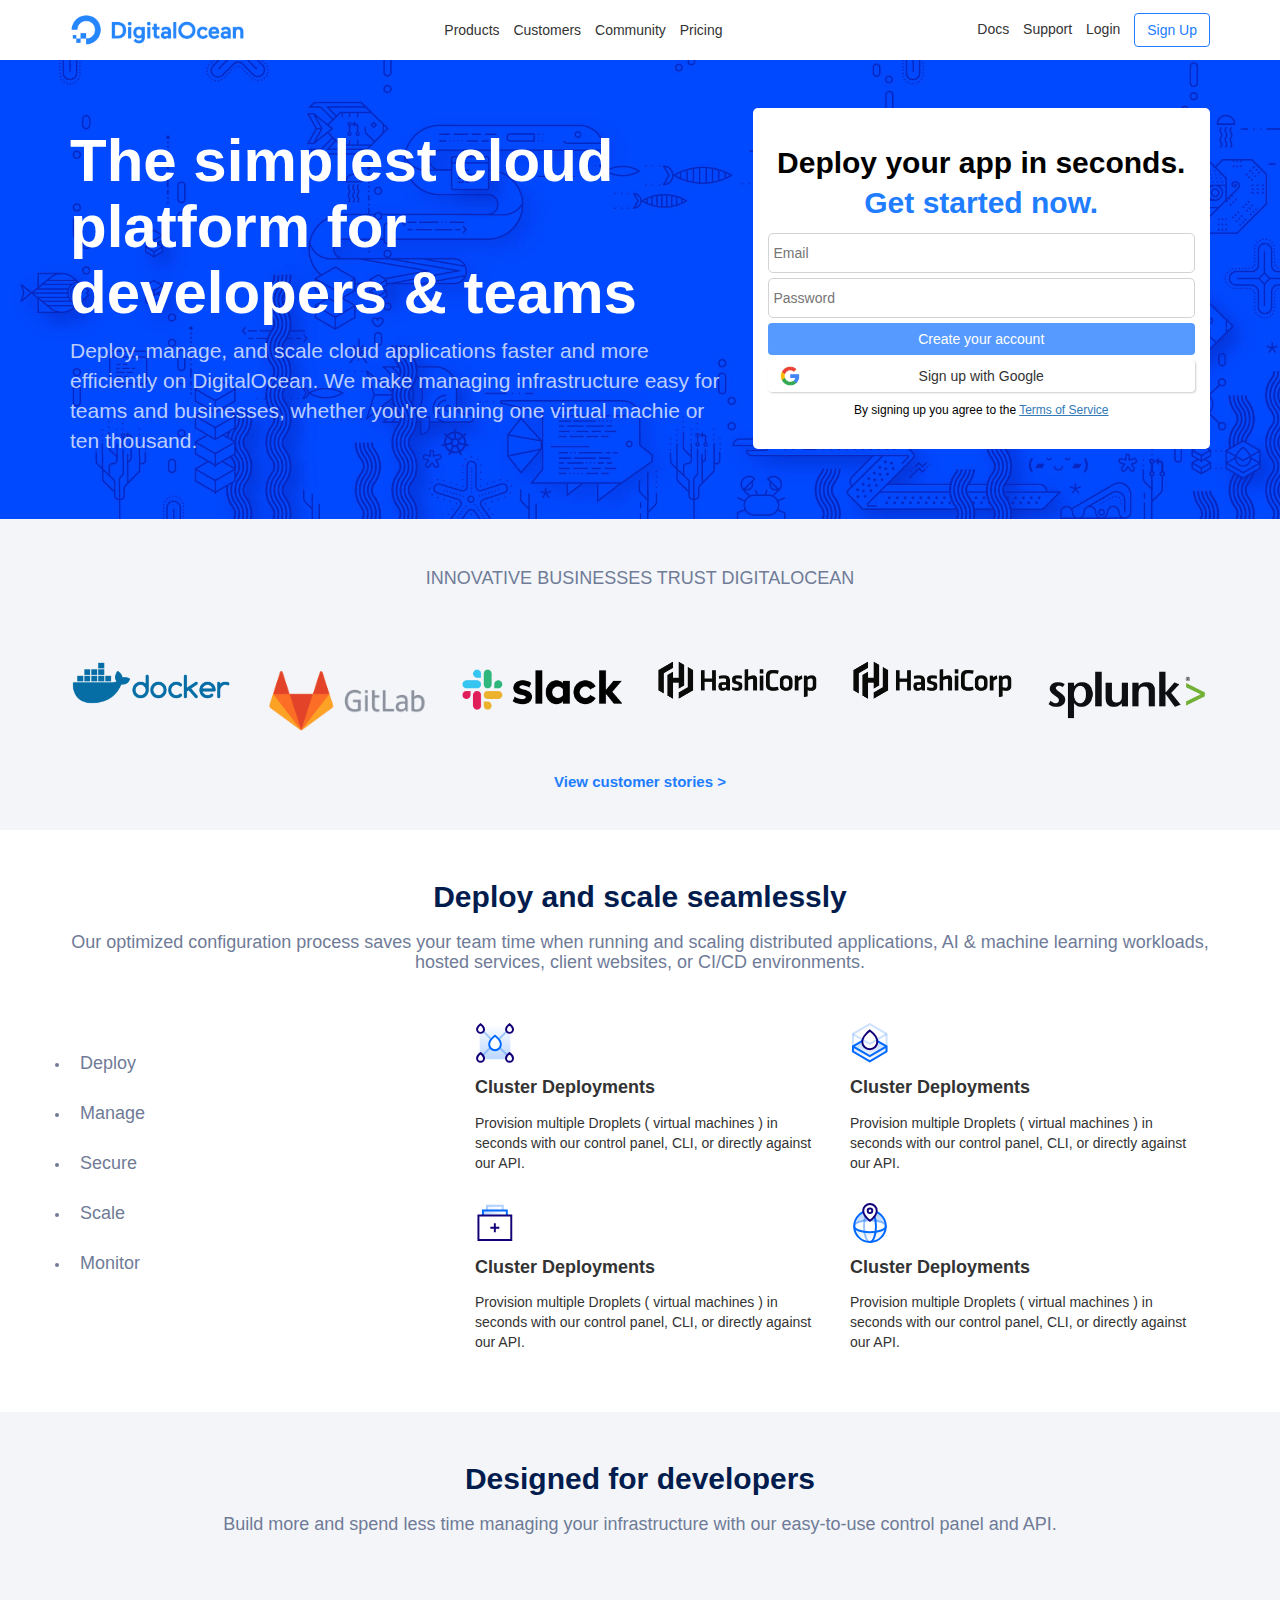
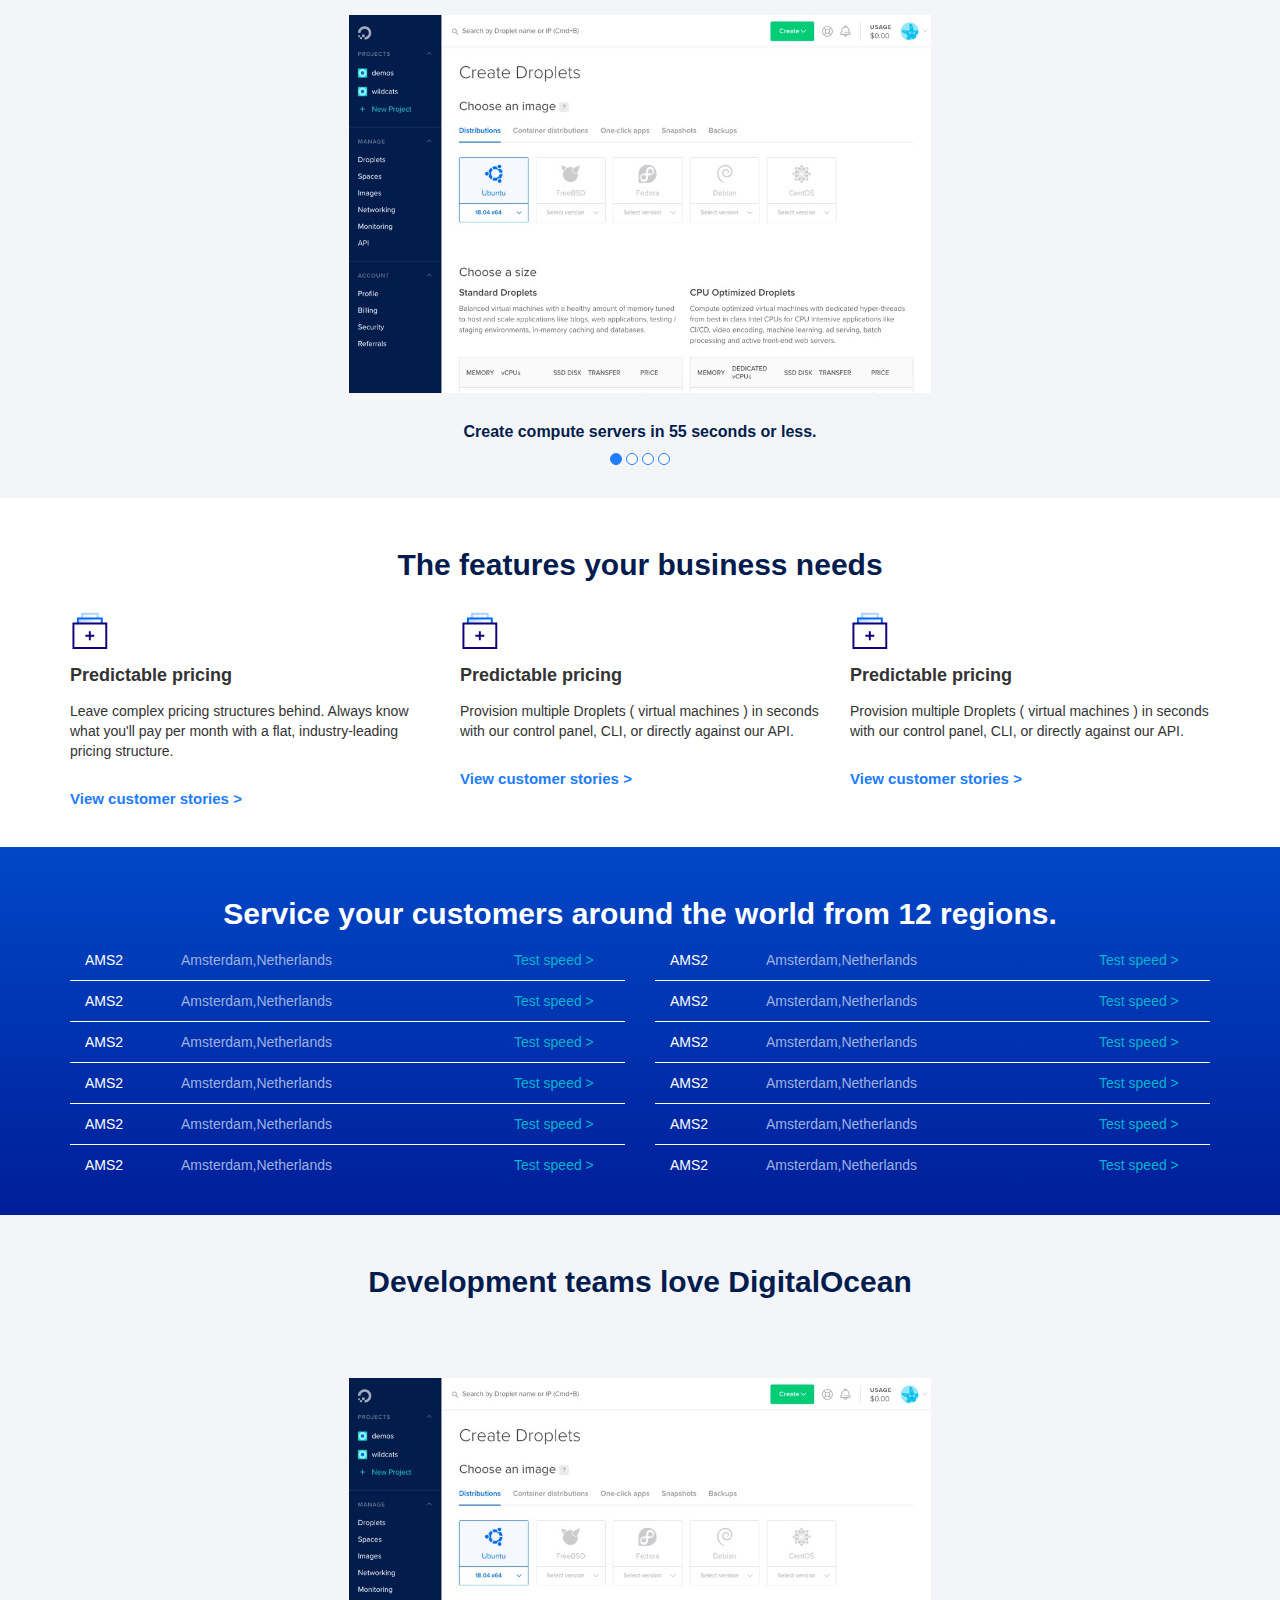
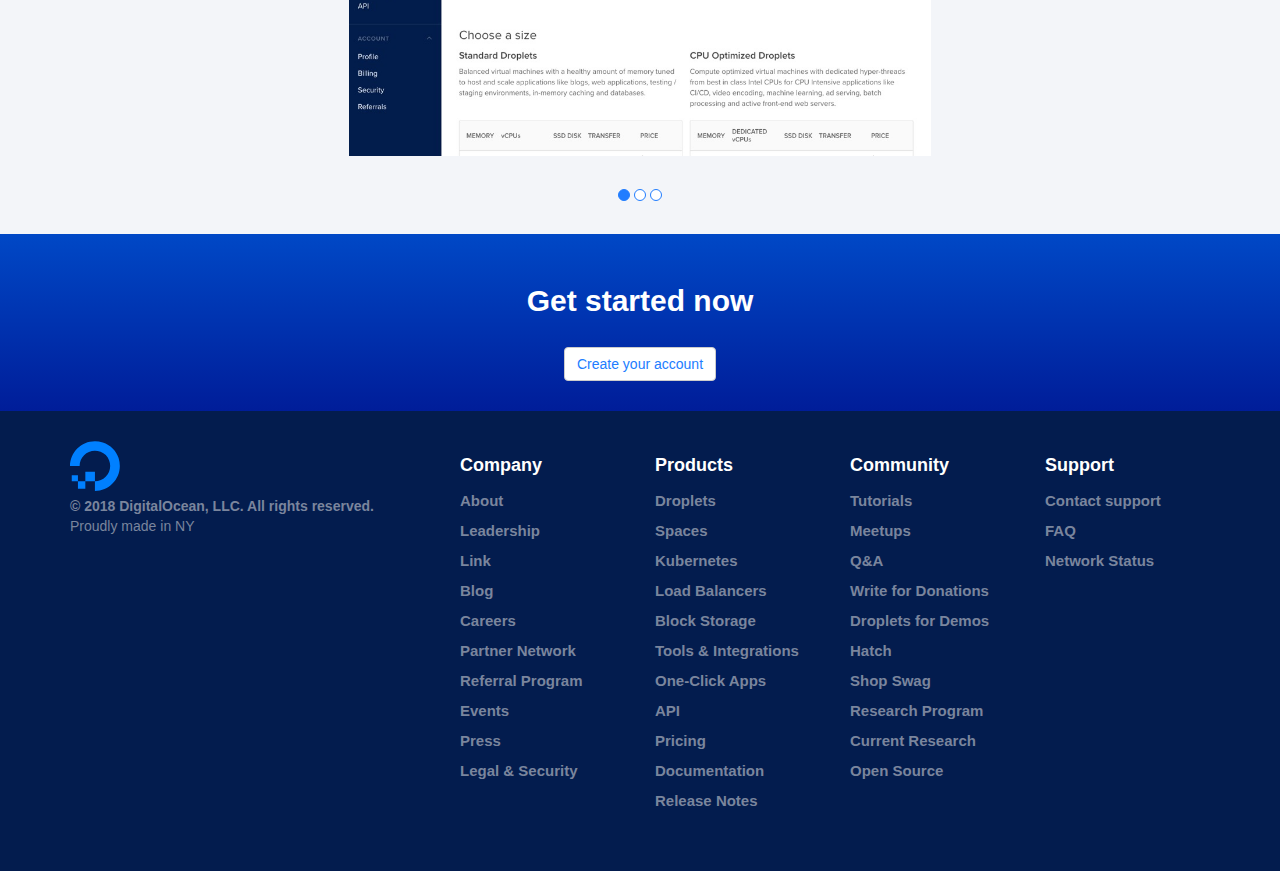
==== commit ea8e5c34: "footer" ====
--- a/progetto/index.html
+++ b/progetto/index.html
@@ -454,14 +454,100 @@
 
     <!-- FOOTER -->
 
-    <footer class="box-padding-30">
+    <footer class="box-padding-30 gray-text">
       <div class="container">
         <div class="row">
-          <div class="col-md-12 col-lg-4">Lorem ipsum dolor sit amet consectetur adipisicing elit. Aut, blanditiis.</div>
-          <div class="col-md-6 col-lg-2">Lorem, ipsum dolor sit amet consectetur adipisicing elit. Laborum, volup col-lg-2tate.</div>
-          <div class="col-md-6 col-lg-2">Lorem, ipsum dolor sit amet consectetur adipisicing elit. Laborum, volup col-lg-2tate.</div>
-          <div class="col-md-6 col-lg-2">Lorem, ipsum dolor sit amet consectetur adipisicing elit. Laborum, volup col-lg-2tate.</div>
-          <div class="col-md-6 col-lg-2">Lorem, ipsum dolor sit amet consectetur adipisicing elit. Laborum, voluptate.</div>
+          <div class="col-md-12 col-lg-4">
+           <img src="../img/logo-small.svg" class="d-block mrg-bottom" alt="">
+           <p><b>&copy 2018 DigitalOcean, LLC. All rights reserved. </b><br> Proudly made in NY</p>
+           <p>
+             <ul>
+               <li class="d-inline"><a href="#"><i class=" gray-text fab fa-twitter"></i></a></li>
+               <li class="d-inline"><a href="#"><i class=" gray-text fab fa-facebook-square"></i></a></li>
+               <li class="d-inline"><a href="#"><i class=" gray-text fab fa-instagram"></i></a></li>
+               <li class="d-inline"><a href="#"><i class=" gray-text fab fa-youtube"></i></a></li>
+               <li class="d-inline"><a href="#"><i class=" gray-text fab fa-linkedin"></i></a></li>
+             </ul>
+           </p>
+          </div>
+          <div class="col-md-6 col-lg-2">
+            <div class="level-box-3">
+              <div class="col-title white-text">
+                <h4>Company</h4>
+              </div>
+              <div class="col-description">
+                <ul>
+                  <li><h5><a href="#">About</a></h5></li>
+                  <li><h5><a href="#">Leadership</a></h5></li>
+                  <li><h5><a href="#">Link</a></h5></li>
+                  <li><h5><a href="#">Blog</a></h5></li>
+                  <li><h5><a href="#">Careers</a></h5></li>
+                  <li><h5><a href="#">Partner Network</a></h5></li>
+                  <li><h5><a href="#">Referral Program</a></h5></li>
+                  <li><h5><a href="#">Events</a></h5></li>
+                  <li><h5><a href="#">Press</a></h5></li>
+                  <li><h5><a href="#">Legal & Security</a></h5></li>
+                </ul>
+              </div>
+            </div>
+          </div>
+          <div class="col-md-6 col-lg-2">
+            <div class="level-box-3">
+              <div class="col-title white-text">
+                <h4>Products</h4>
+              </div>
+              <div class="col-description">
+                <ul>
+                  <li><h5><a href="#">Droplets</a></h5></li>
+                  <li><h5><a href="#">Spaces</a></h5></li>
+                  <li><h5><a href="#">Kubernetes</a></h5></li>
+                  <li><h5><a href="#">Load Balancers</a></h5></li>
+                  <li><h5><a href="#">Block Storage</a></h5></li>
+                  <li><h5><a href="#">Tools & Integrations</a></h5></li>
+                  <li><h5><a href="#">One-Click Apps</a></h5></li>
+                  <li><h5><a href="#">API</a></h5></li>
+                  <li><h5><a href="#">Pricing</a></h5></li>
+                  <li><h5><a href="#">Documentation</a></h5></li>
+                  <li><h5><a href="#">Release Notes</a></h5></li>
+                </ul>
+              </div>
+            </div>
+          </div>
+          <div class="col-md-6 col-lg-2">
+            <div class="level-box-3">
+              <div class="col-title white-text">
+                <h4>Community</h4>
+              </div>
+              <div class="col-description">
+                <ul>
+                  <li><h5><a href="#">Tutorials</a></h5></li>
+                  <li><h5><a href="#">Meetups</a></h5></li>
+                  <li><h5><a href="#">Q&A</a></h5></li>
+                  <li><h5><a href="#">Write for Donations</a></h5></li>
+                  <li><h5><a href="#">Droplets for Demos</a></h5></li>
+                  <li><h5><a href="#">Hatch</a></h5></li>
+                  <li><h5><a href="#">Shop Swag</a></h5></li>
+                  <li><h5><a href="#">Research Program</a></h5></li>
+                  <li><h5><a href="#">Current Research</a></h5></li>
+                  <li><h5><a href="#">Open Source</a></h5></li>
+                </ul>
+              </div>
+            </div>
+          </div>
+          <div class="col-md-6 col-lg-2">
+            <div class="level-box-3">
+              <div class="col-title white-text">
+                <h4>Support</h4>
+              </div>
+              <div class="col-description">
+                <ul>
+                  <li><h5><a href="#">Contact support</a></h5></li>
+                  <li><h5><a href="#">FAQ</a></h5></li>
+                  <li><h5><a href="#">Network Status</a></h5></li>
+                </ul>
+              </div>
+            </div>
+          </div>
         </div>
       </div>
     </footer>
--- a/progetto/style.css
+++ b/progetto/style.css
@@ -68,6 +68,9 @@
 }
 .sec-title.white-text h2{
   color: white;
+}
+.gray-text{
+  color: #7A859D;
 }
 
 .arrow-link a{
@@ -256,7 +259,7 @@
 
 /* SCALING */
 
-  #scaling ul{
+  #scaling ul,{
     list-style: none;
     border-left: 2px solid lightgray;
     margin-left: 50px;
@@ -326,3 +329,22 @@
   }
 /* /REGIONS */
 
+footer{
+  background-color:#031C4E ;
+}
+footer img{
+  width: 50px;
+}
+footer i{
+  font-size: 20px;
+  margin-right: 10px;
+}
+footer ul{
+  list-style: none;
+}
+footer ul li a{
+  text-decoration: none;
+  color:inherit;
+  line-height:20px;
+}
+
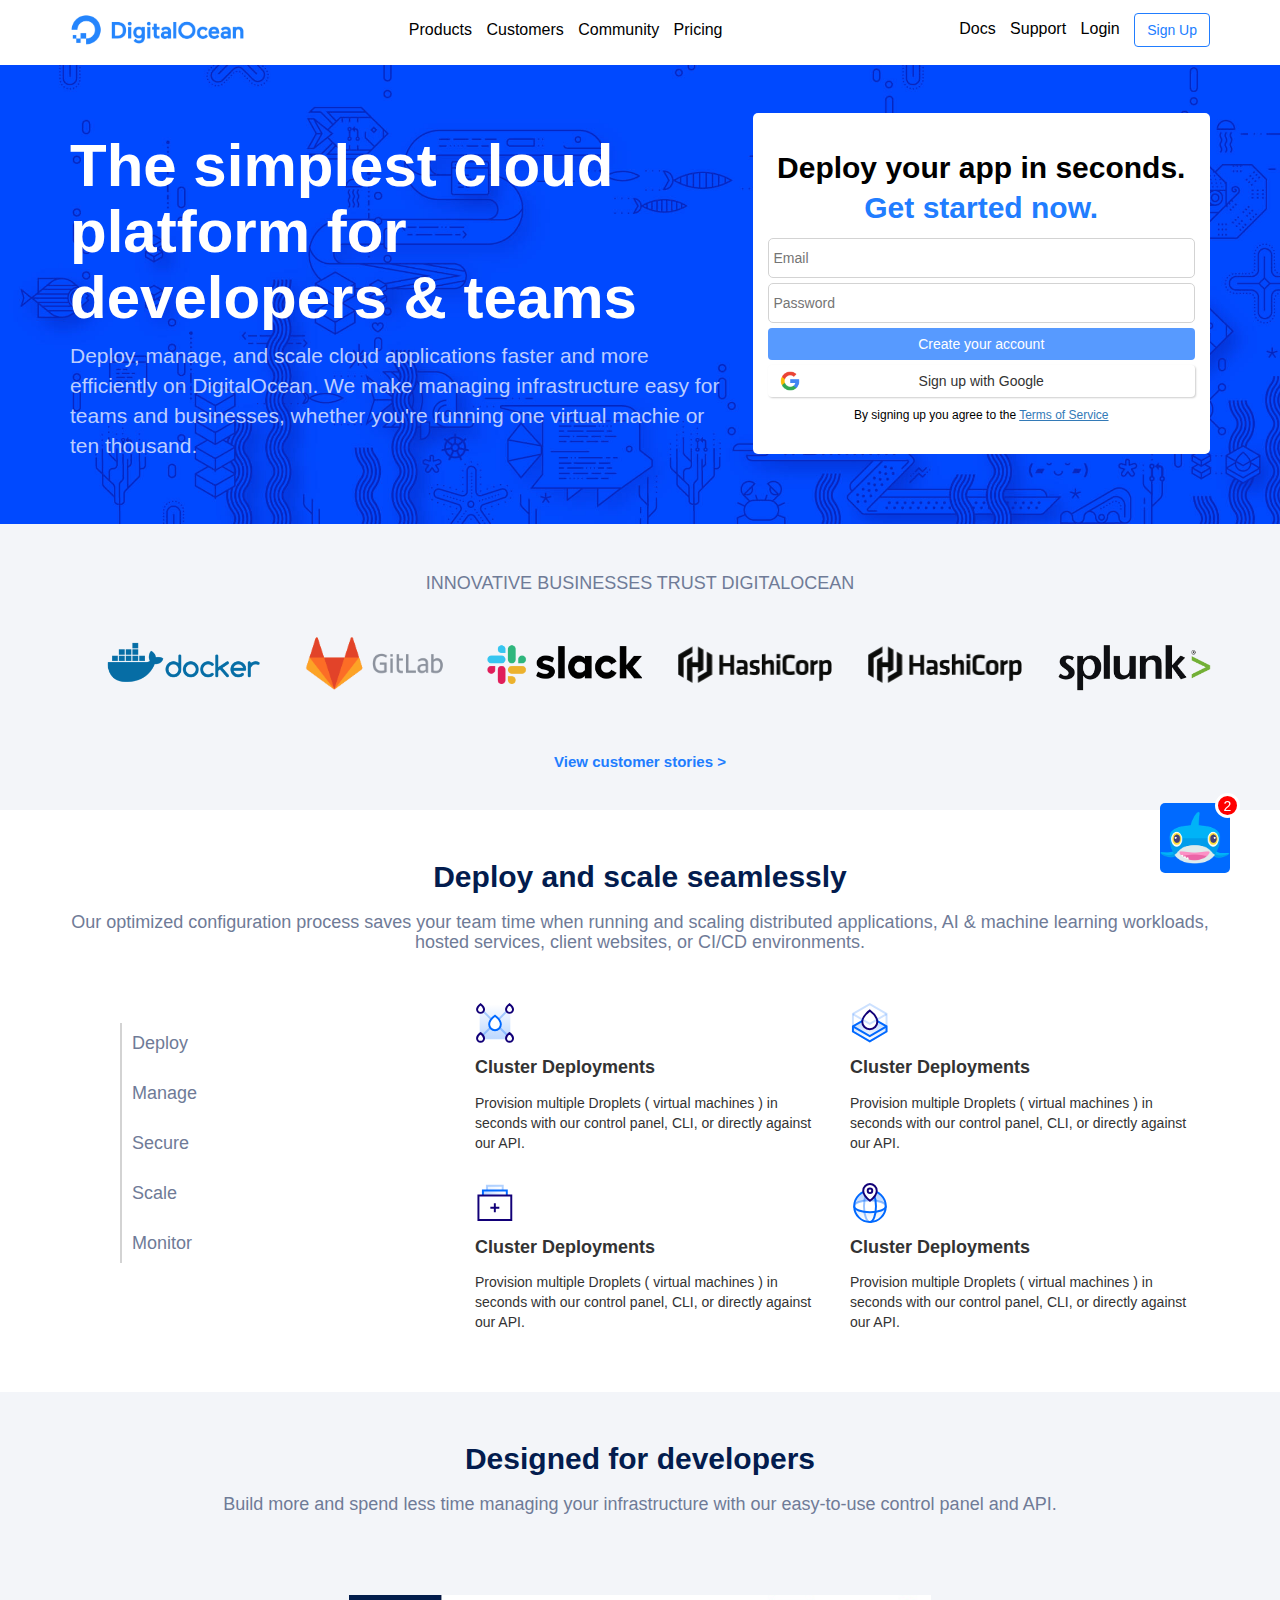
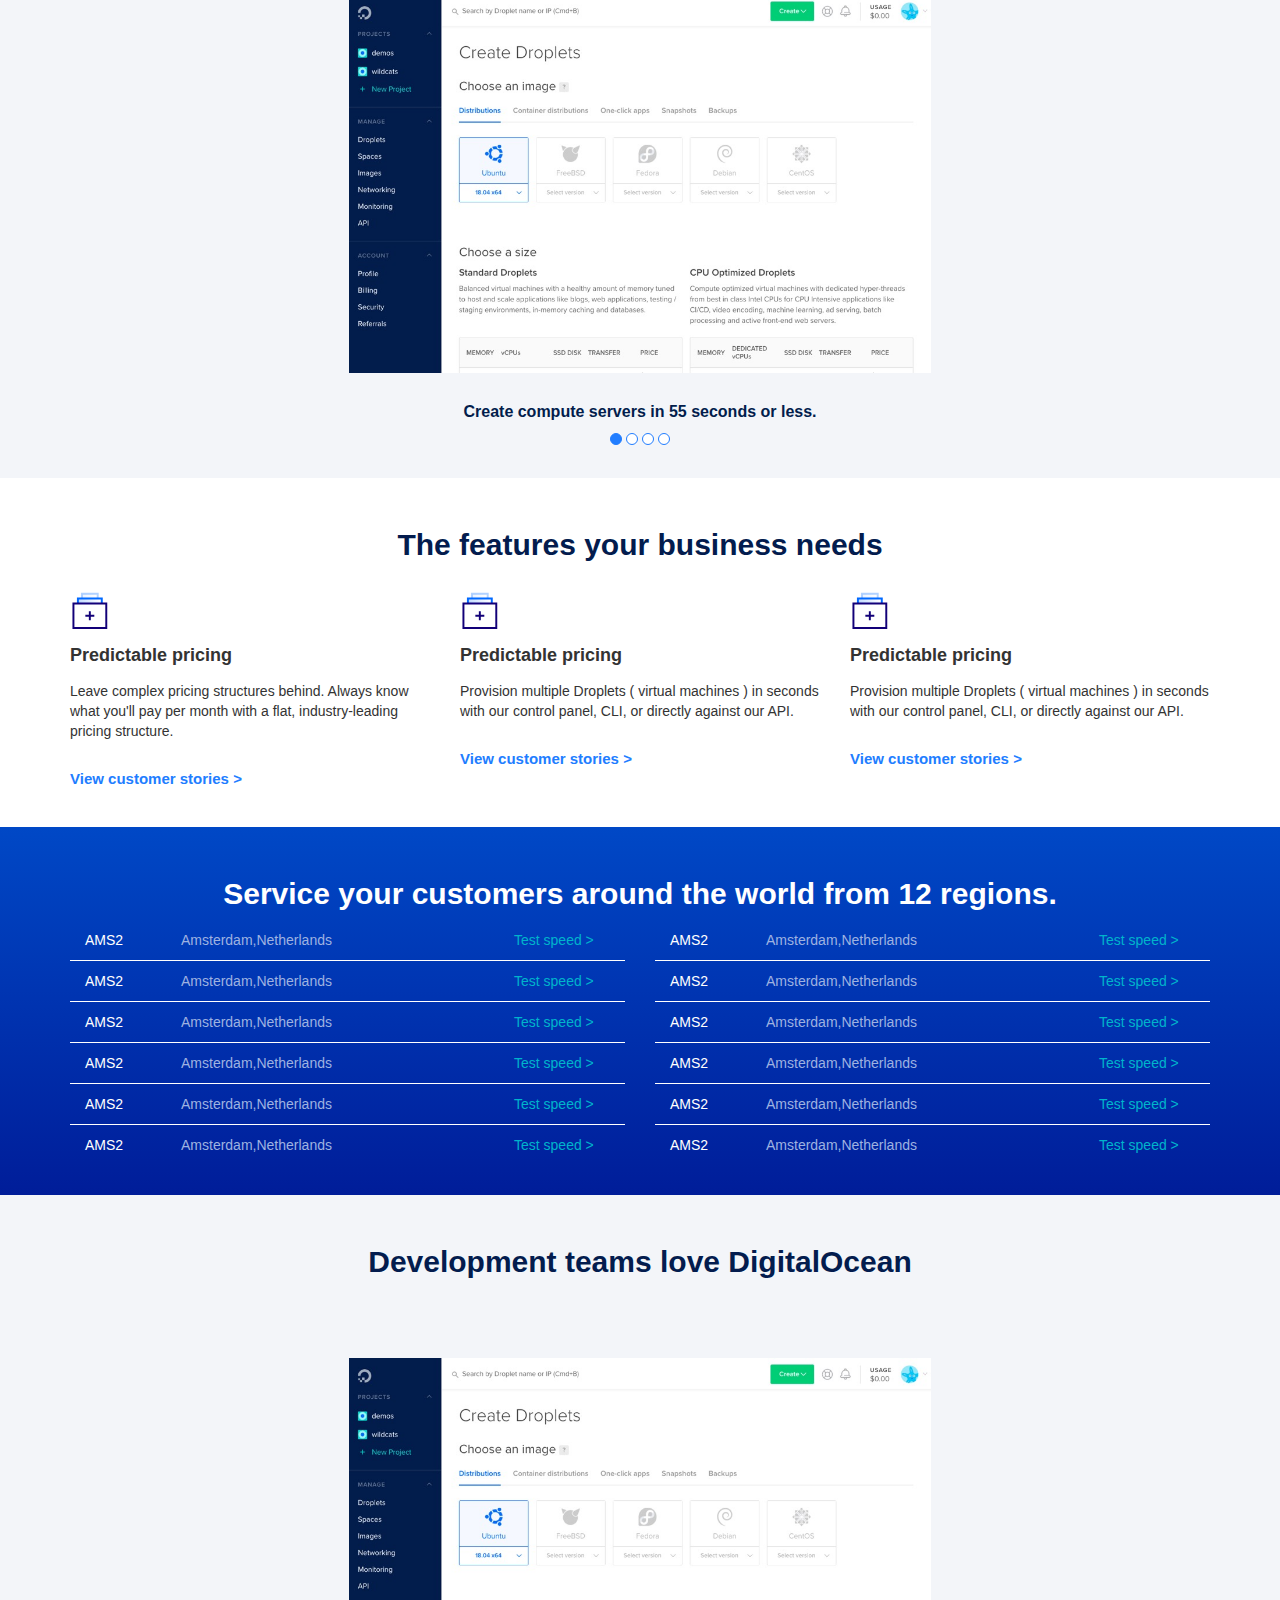
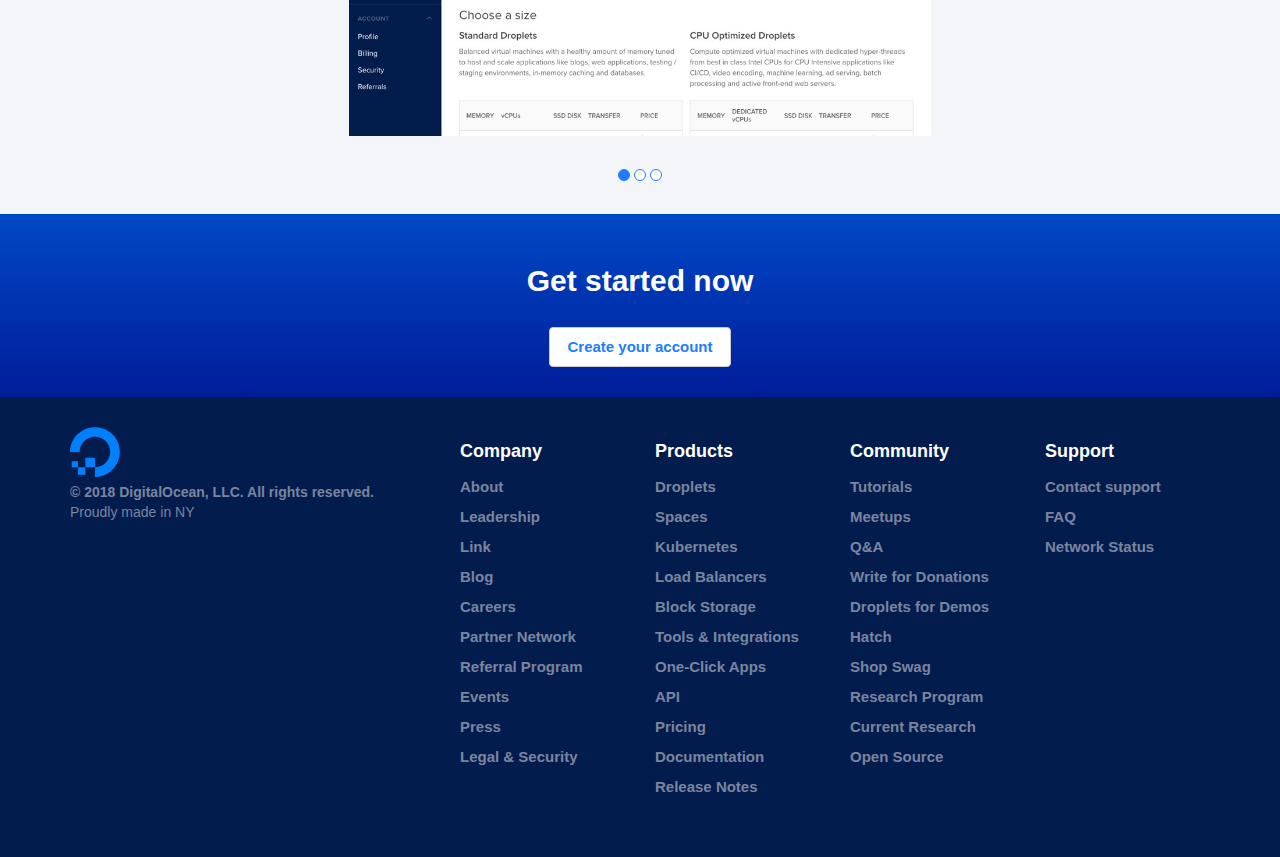
==== commit 7307a514: "fine ( mancano dettagli )" ====
--- a/progetto/index.html
+++ b/progetto/index.html
@@ -29,17 +29,17 @@
             </div>
             <div class="col-lg-5 visible-lg">
               <ul class="text-right">
-                <li class="d-inline">Products <span><i class="fas fa-angle-down"></i></span></li>
-                <li class="d-inline">Customers</li>
-                <li class="d-inline">Community <span><i class="fas fa-angle-down"></i></span></li>
-                <li class="d-inline">Pricing</li>
+                <li class="d-inline"><a href="#">Products </a><span><i class="fas fa-angle-down"></i></span></li>
+                <li class="d-inline"><a href="#">Customers </a></li>
+                <li class="d-inline"><a href="#">Community </a><span><i class="fas fa-angle-down"></i></span></li>
+                <li class="d-inline"><a href="#">Pricing </a></li>
               </ul>
             </div>
             <div class="col-lg-5 visible-lg text-right">
               <ul class="text-right">
-                <li class="d-inline">Docs</li>
-                <li class="d-inline">Support <span><i class="fas fa-angle-down"></i></span></li>
-                <li class="d-inline">Login</li>
+                <li class="d-inline"><a href="#">Docs </a></li>
+                <li class="d-inline"><a href="#">Support </a> <span><i class="fas fa-angle-down"></i></span></li>
+                <li class="d-inline"><a href="#">Login </a></li>
                 <li class="d-inline"><button class="btn btn-default blue-color">Sign Up</button></li>
               </ul>
             </div>
@@ -79,7 +79,7 @@
                   <form action="">
                     <input class="d-block mrg-bottom" type="email" placeholder="Email">
                     <input class="d-block mrg-bottom" type="password" placeholder="Password">
-                    <button type="button" class="btn btn-default btn-block bg-blue no-border">Create your account</button>
+                    <button type="submit" class="btn btn-default btn-block bg-blue no-border">Create your account</button>
                     <button type="button" class="btn btn-default btn-block mrg-bottom no-border btn-shadow"> <span class="google-icon">
                       <img src="../img/google-icon.png" alt="">
                     </span>
@@ -441,7 +441,7 @@
             ">Get started now</h2>
           </div>
           <div class="btn btn-default blue-text">
-            Create your account
+            <h5>Create your account</h5>
           </div>
         </div>
       </section>
@@ -551,7 +551,20 @@
         </div>
       </div>
     </footer>
-
     <!-- /FOOTER -->
+    <div class="chat-bot">
+      <div class="chat-message d-inline">
+        <p>
+          Can i help answer any questions you have about DigitalOcean?
+        </p>
+      </div>
+      <div class="bot-icon d-inline">
+        <img src="../img/shark.png" alt="">
+        <div class="bot-notifications text-center white-text">
+          2
+        </div>
+      </div>
+      
+    </div>
   </body>
 </html>
--- a/progetto/style.css
+++ b/progetto/style.css
@@ -48,6 +48,9 @@
 }
 img{
   width: 175px;
+}
+ul li a:hover{
+  text-decoration: none;
 }
 
 .btn.bg-blue{
@@ -141,14 +144,40 @@
   right: 23px;
   color: #031C4E;
 }
+.slide-selector{
+  height: 18px;
+  width: 100%;
+  /* background-color: red; */
+}
+.slide-selector .slides{
+  display: inline-block;
+  background-color: white;
+  height: 12px;
+  width: 12px;
+  border-radius: 50%;
+  border:1px solid #217DFF
+}
+.slide-selector .slides:hover{
+  background-color: #217DFF;
+  cursor: pointer;
+}
+.slides.selected{
+  background-color: #217DFF;
+}
 
 
 /* ------------------------ */
 
 /* HEADER */
 
-header{
+header {
   height: 60px;
+  position: fixed;
+  z-index: 99;
+  top: 0;
+  background-color: white;
+  width: 100%;
+  font-size: 16px;
   /* background-color: red; */
 }
 .asn-navbar .container .row{
@@ -164,6 +193,9 @@
 header ul li{
   margin-right: 10px;
 }
+header ul li a{
+  color:black;
+}
 header ul li:last-child{
   margin-right: 0;
 }
@@ -176,10 +208,9 @@
 
 /* MAIN */
 
-
-
-
-
+main{
+  margin-top: 65px;
+}
 .main-banner-bg{
   background-image: url(../img/bg-banner-home.jpg);
   background-size: cover;
@@ -233,33 +264,37 @@
 }
 
 /* BUSINESSES */
-#businesses .row.businesses-img{
-  
-}
-/* #businesses .row.businesses-img img{
-    /* width: 100%; */
-   /*  top: 50%;
-    transform:translate(0,-50%);
-    max-height:86px
-  }  */ 
-  #businesses .row.businesses-img img{
-    /* position: absolute; */
-    max-height: 125px;
-    top: 50%;
-  }
-  /* PER EVITARE SOVRAPPONIMEN */ 
-  @media all and (min-width:992px){
-    #businesses .row.businesses-img img{
-      width: 100%;
-      /* max-height: none; */
+ #businesses img{
+  width: 100%;
+  max-height: 110px;
+ }
+ 
+   #businesses .row.businesses-img{
+     width: 100%;
+     margin: 20px;
+   }
+   #businesses .row.businesses-img [class*="col-"]{
+     max-height: 60px;
+   }
+   .row.businesses-img img{
+     height: 100%;
+     top: 50%;
+     transform: translateY(-50%);
+   }
+   @media all and (max-width:991px){
+    
+    #businesses .row.businesses-img [class*="col-"]{
+      max-height: none;
     }
-  }
+
+   }
+ 
 
 /* /BUSINESSES */
 
 /* SCALING */
 
-  #scaling ul,{
+  #scaling ul{
     list-style: none;
     border-left: 2px solid lightgray;
     margin-left: 50px;
@@ -280,25 +315,7 @@
   font-weight: bold;
 }
 
-.slide-selector{
-  height: 18px;
-  width: 100%;
-  /* background-color: red; */
-}
-.slide-selector .slides{
-  display: inline-block;
-  background-color: white;
-  height: 12px;
-  width: 12px;
-  border-radius: 50%;
-  border:1px solid #217DFF
-}
-.slide-selector .slides:hover{
-  background-color: #217DFF;
-}
-.slides.selected{
-  background-color: #217DFF;
-}
+
 /* /DESIGNED */
 
 /* REGIONS */
@@ -329,6 +346,13 @@
   }
 /* /REGIONS */
 
+/* STARTED */
+#started h5{
+  padding: 5px;
+  margin: 0;
+}
+/* /STARTED */
+/* FOOTER */
 footer{
   background-color:#031C4E ;
 }
@@ -339,7 +363,7 @@
   font-size: 20px;
   margin-right: 10px;
 }
-footer ul{
+ul{
   list-style: none;
 }
 footer ul li a{
@@ -347,4 +371,77 @@
   color:inherit;
   line-height:20px;
 }
-
+/* /FOOTER */
+.chat-bot{
+  position: fixed;
+  z-index: 999;
+  bottom: 0;
+  right: 0;
+  float: right;
+  margin-right: 50px;
+}
+.chat-bot:hover .chat-message{
+  visibility: visible;
+}
+.chat-bot .bot-icon{
+  position: relative;
+  width:70px ;
+  height: 70px;
+  background-color: #006AFF;
+  border-radius: 5px;
+}
+.chat-bot .bot-icon img{
+  position: absolute;
+  width: 100%;
+  top: 50%;
+  transform: translateY(-50%);
+}
+.chat-bot .bot-notifications{
+  position: absolute;
+  right: -10px;
+  top: -10px;
+  height: 25px;
+  width: 25px;
+  background-color: red;
+  border-radius: 50%;
+  border: 3px solid white;
+}
+.chat-message{
+  visibility: hidden;
+  position: relative;
+  background-color: white;
+  max-width: 450px;
+  top: -30px;
+  padding: 10px;
+  margin-right: 20px;
+  border-radius: 5px;
+}
+.chat-message::after{
+  position: absolute;
+  z-index: 1000;
+  width: 20px;
+  height: 20px;
+  top: calc(100% - 20px);
+  left: 100%;
+  margin-left: -10px;
+  content: '';
+  transform: rotate(45deg);
+  margin-top: -10px;
+  background-color: white;
+}
+.chat-bot p{
+  font-size: 16px;
+}
+@media all and (max-width: 991px){
+  .chat-bot{
+    left: 50px;
+    bottom: 25px;
+  }
+  .chat-message{
+    display: block;
+  }
+  .chat-message::after{
+    top: 100%;
+    left: 25px;
+  }
+}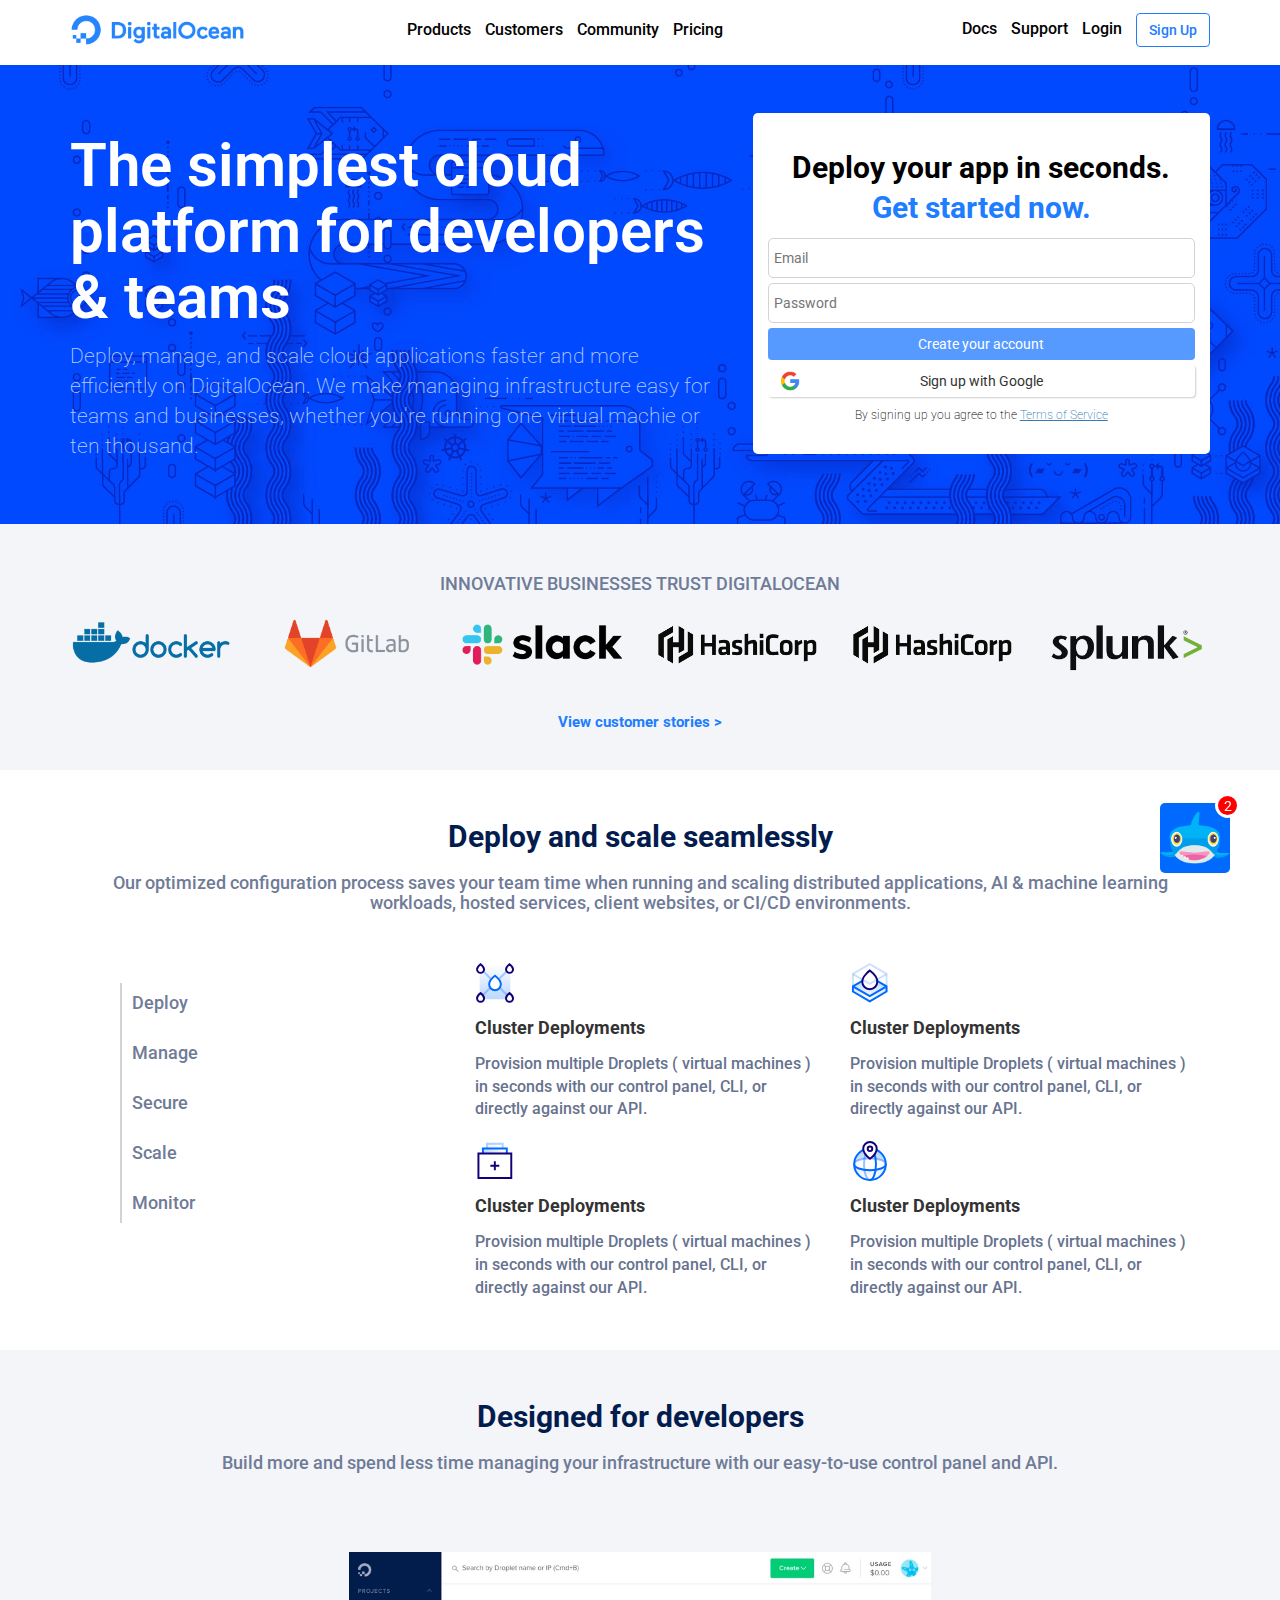
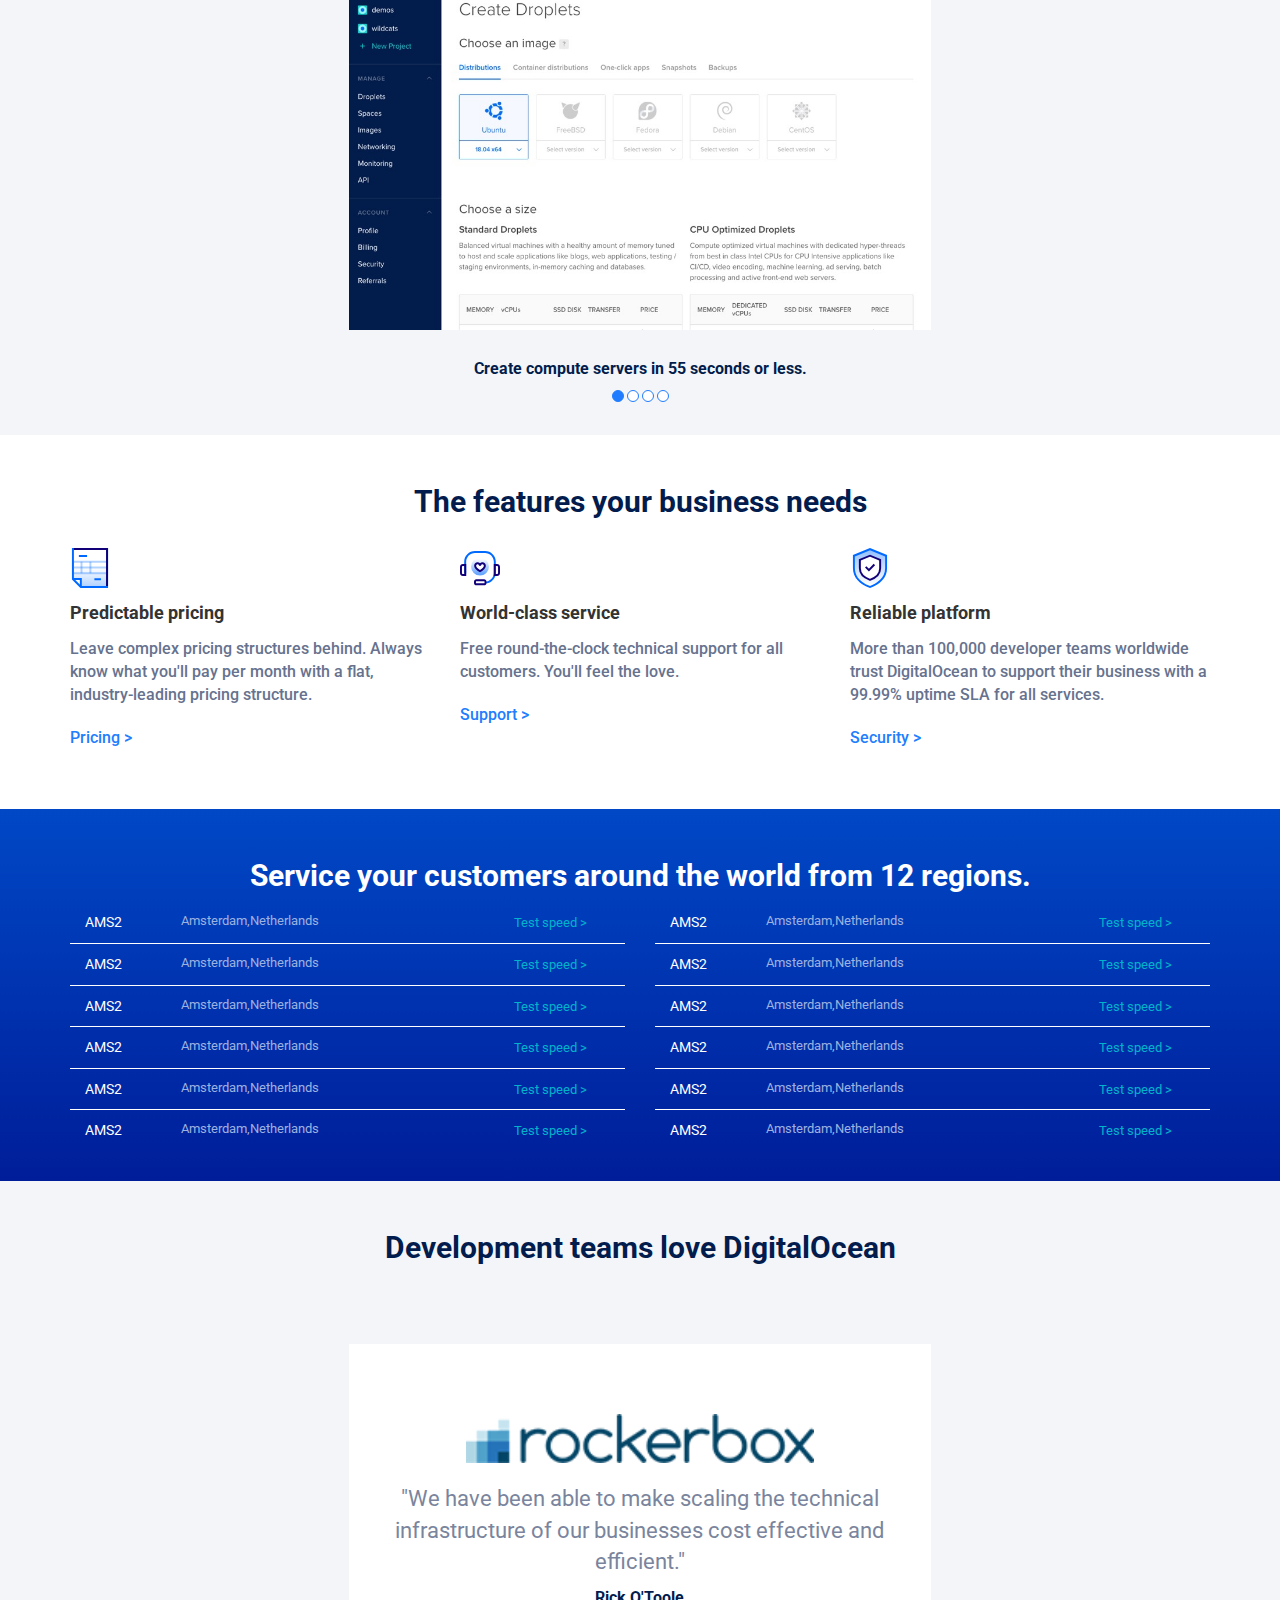
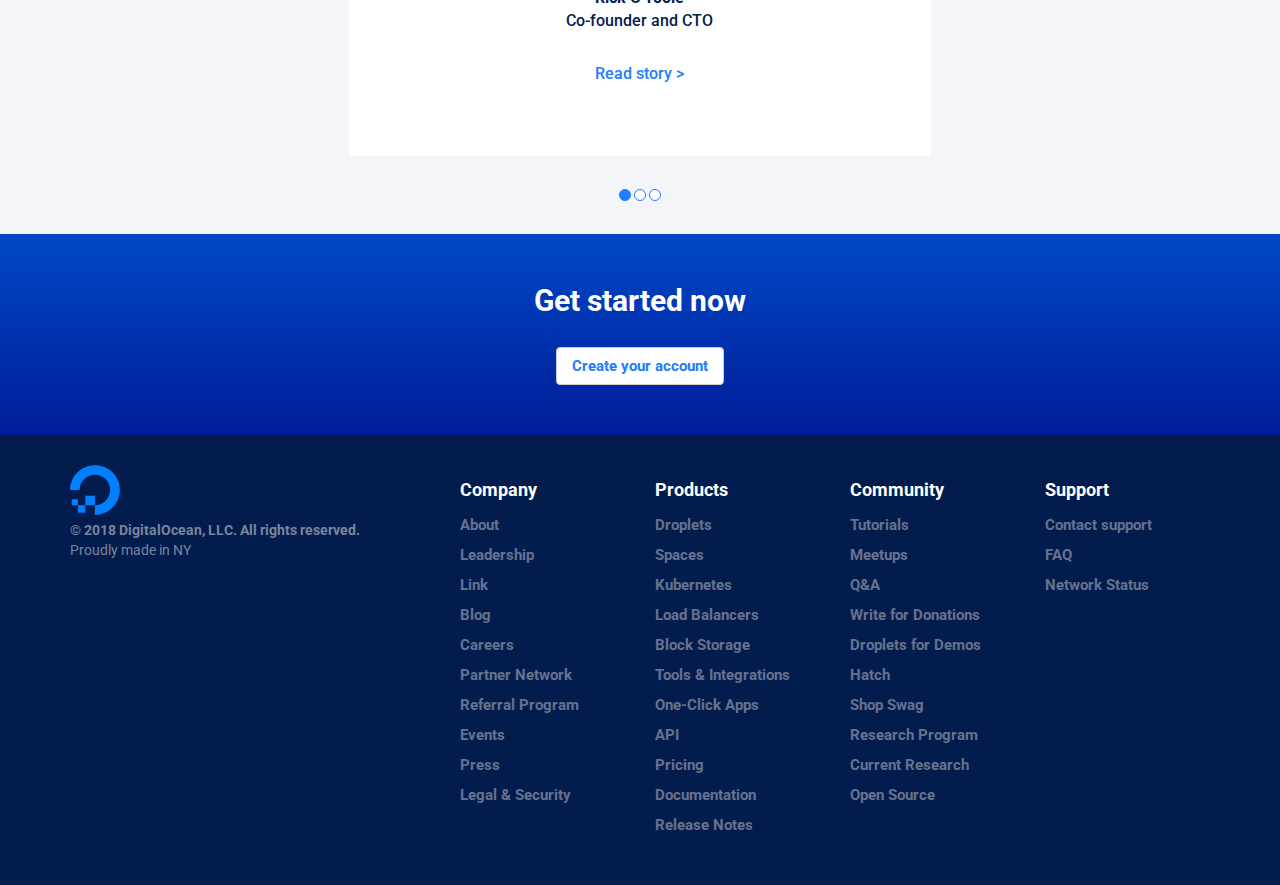
==== commit a042e1fb: "fine" ====
--- a/progetto/index.html
+++ b/progetto/index.html
@@ -4,6 +4,7 @@
     <meta charset="UTF-8" />
     <meta http-equiv="X-UA-Compatible" content="IE=edge" />
     <meta name="viewport" content="width=device-width, initial-scale=1.0" />
+    <link rel="preconnect" href="https://fonts.gstatic.com">
     <link rel="stylesheet" href="https://cdnjs.cloudflare.com/ajax/libs/font-awesome/5.15.3/css/all.min.css" integrity="sha512-iBBXm8fW90+nuLcSKlbmrPcLa0OT92xO1BIsZ+ywDWZCvqsWgccV3gFoRBv0z+8dLJgyAHIhR35VZc2oM/gI1w==" crossorigin="anonymous" />
     <link
       rel="stylesheet"
@@ -11,6 +12,7 @@
       integrity="sha384-HSMxcRTRxnN+Bdg0JdbxYKrThecOKuH5zCYotlSAcp1+c8xmyTe9GYg1l9a69psu"
       crossorigin="anonymous"
     />
+    <link href="https://fonts.googleapis.com/css2?family=Roboto:wght@400;500;700&display=swap" rel="stylesheet">
     <link rel="stylesheet" href="style.css" />
     <title>Project</title>
   </head>
@@ -40,7 +42,7 @@
                 <li class="d-inline"><a href="#">Docs </a></li>
                 <li class="d-inline"><a href="#">Support </a> <span><i class="fas fa-angle-down"></i></span></li>
                 <li class="d-inline"><a href="#">Login </a></li>
-                <li class="d-inline"><button class="btn btn-default blue-color">Sign Up</button></li>
+                <li class="d-inline"><button class="btn btn-default blue-color"><a href="#" class="blue-text">Sign Up</a></button></li>
               </ul>
             </div>
             <div class="col-xs-6 hidden-lg text-right">
@@ -237,11 +239,11 @@
           </div>
           <div class="blocco-slide">
             <div class="slide-image">
-              <div class="left arrow">
+              <div class="left arrow hidden-xs">
                 <i class="arrow fas fa-angle-left"></i>
               </div>
               <img src="../img/slide.jpg" alt="">
-              <div class="right arrow">
+              <div class="right arrow hidden-xs">
                 <i class="arrow fas fa-angle-right"></i>
               </div>
             </div>
@@ -267,9 +269,9 @@
           </div>
           <div class="row">
             <div class="col-md-4 col-xs-12">
-              <div class="level-box-3">
+              <div class="level-box-3 mrg-bottom-30">
                 <div class="col-icon text-left">
-                  <img src="../img/one-click.svg" alt="">
+                  <img src="../img/pred-pricing.svg" alt="">
                 </div>
                 <div class="col-title">
                   <h4>Predictable pricing</h4>
@@ -280,43 +282,43 @@
                   </p>
                 </div>
                 <div class="arrow-link">
-                  <a href="#"><h5>View customer stories ></h5></a>
+                  <a href="#">Pricing ></a>
                 </div>
               </div>
             </div>
             <div class="col-md-4 col-xs-12">
-              <div class="level-box-3">
+              <div class="level-box-3 mrg-bottom-30">
                 <div class="col-icon text-left">
-                  <img src="../img/one-click.svg" alt="">
+                  <img src="../img/world-class.svg" alt="">
                 </div>
                 <div class="col-title">
-                  <h4>Predictable pricing</h4>
+                  <h4>World-class service</h4>
                 </div>
                 <div class="col-description">
                   <p>
-                    Provision multiple Droplets ( virtual machines ) in seconds with our control panel, CLI, or directly against our API.
+                    Free round-the-clock technical support for all customers. You'll feel the love.
                   </p>
                 </div>
                 <div class="arrow-link">
-                  <a href="#"><h5>View customer stories ></h5></a>
+                  <a href="#">Support ></a>
                 </div>
               </div>
             </div>
             <div class="col-md-4 col-xs-12">
-              <div class="level-box-3">
+              <div class="level-box-3 mrg-bottom-30">
                 <div class="col-icon text-left">
-                  <img src="../img/one-click.svg" alt="">
+                  <img src="../img/reliable-platform.svg" alt="">
                 </div>
                 <div class="col-title">
-                  <h4>Predictable pricing</h4>
+                  <h4>Reliable platform</h4>
                 </div>
                 <div class="col-description">
                   <p>
-                    Provision multiple Droplets ( virtual machines ) in seconds with our control panel, CLI, or directly against our API.
+                    More than 100,000 developer teams worldwide trust DigitalOcean to support their business with a 99.99% uptime SLA for all services.
                   </p>
                 </div>
                 <div class="arrow-link">
-                  <a href="#"><h5>View customer stories ></h5></a>
+                  <a href="#">Security ></a>
                 </div>
               </div>
             </div>
@@ -413,11 +415,25 @@
           </div>
           <div class="blocco-slide">
             <div class="slide-image">
-              <div class="left arrow">
+              <div class="left arrow hidden-xs">
                 <i class="arrow fas fa-angle-left"></i>
               </div>
-              <img src="../img/slide.jpg" alt="">
-              <div class="right arrow">
+              <div class="slide-content box-padding-50 text-center">
+                <img src="../img/rockerbox.png" alt="">
+                <p class="gray-text">
+                  "We have been able to make scaling the technical infrastructure of our businesses cost effective and efficient."
+                </p>
+                <div class="reviewer">
+                  <div class="review-name">
+                    Rick O'Toole
+                  </div>
+                  <div class="review-position">Co-founder and CTO</div>
+                </div>
+                <div class="review-link arrow-link">
+                    <a href="#">Read story ></a>
+                </div>
+              </div>
+              <div class="right arrow hidden-xs">
                 <i class="arrow fas fa-angle-right"></i>
               </div>
             </div>
--- a/progetto/style.css
+++ b/progetto/style.css
@@ -1,126 +1,135 @@
-*{
+* {
   margin: 0;
   padding: 0;
   box-sizing: border-box;
 }
-.clearfix::after{
+body{
+  font-family: 'Roboto', sans-serif;
+}
+.clearfix::after {
   display: table;
-  content: '';
+  content: "";
   clear: both;
 }
-.f-left{
+.f-left {
   float: left;
 }
-.debug{
+.debug {
   background-color: blue;
   /* height: 50px; */
-  
-}
-main section.bg-gray{
-  background-color: #F3F5F9;
-}
-main section.bg-white{
-  background-color: white;
-}
-main section.blue-gradient{
-  background-image: linear-gradient(#0048C6,#001D99)
-}
-.height-100{
+}
+main section.bg-gray {
+  background-color: #f3f5f9;
+}
+main section.bg-white {
+  background-color: white;
+}
+main section.blue-gradient {
+  background-image: linear-gradient(#0048c6, #001d99);
+}
+.height-100 {
   height: 100%;
 }
-.d-inline{
+.d-inline {
   display: inline-block;
 }
-.d-block{
+.d-block {
   display: block;
 }
-.box-padding-30{
+.box-padding-30 {
   padding: 30px 0;
 }
-.box-padding-10px{
+.box-padding-10px {
   padding: 10px 0;
 }
-.mrg-bottom{
+.box-padding-50 {
+  padding: 70px 0;
+}
+.mrg-bottom {
   margin-bottom: 5px;
 }
-.mrg-bottom-30{
+.mrg-bottom-30 {
   margin-bottom: 30px;
 }
-img{
+img {
   width: 175px;
 }
-ul li a:hover{
+ul li a:hover {
   text-decoration: none;
 }
 
-.btn.bg-blue{
-  background-color:#579AFF;
-  color: white
-}
-.btn.no-border{
+.btn.bg-blue {
+  background-color: #579aff;
+  color: white;
+}
+.btn.no-border {
   border: none;
 }
-.btn.btn-shadow{
+.btn.btn-shadow {
   box-shadow: 1px 1px 2px rgba(0, 0, 0, 0.2);
 }
-.blue-text{
-  color:#217DFF;
-}
-.white-text{
+.blue-text {
+  color: #217dff;
+}
+.white-text {
   color: white;
 }
-.sec-title.white-text h2{
+.sec-title.white-text h2 {
   color: white;
 }
-.gray-text{
-  color: #7A859D;
-}
-
-.arrow-link a{
-  font-size: 17px;
-  color:#217DFF;
-}
-h5{
+.gray-text {
+  color: #7a859d;
+}
+
+.arrow-link a {
+  font-size: 16px;
+  color: #217dff;
+  font-weight: 500;
+}
+h5 {
   font-size: 15px;
   font-weight: bolder;
 }
-.sec-title h2{
-  color: #031C4E;
-  font-weight:bolder;
-}
-.sec-description{
-  color:#6F7B97;
+.sec-title h2 {
+  color: #031c4e;
+  font-weight: bolder;
+}
+.sec-description {
+  color: #6f7b97;
   font-weight: bolder;
   margin-top: 20px;
   margin-bottom: 50px;
 }
-.level-box-3 .col-icon img{
+.level-box-3 .col-icon img {
   height: 40px;
   width: 40px;
   margin-right: auto;
 }
-.level-box-3 .col-title h4{
+.level-box-3 .col-title h4 {
   margin: 15px 0px;
-  font-weight: bolder;
-}
-.level-box-3 .col-description{
-  margin-bottom: 30px ;
+  font-weight: 700;
+}
+.level-box-3 .col-description {
+  margin-bottom: 20px;
+  font-weight: 500;
+  color: #66728E;
+  font-size: 16px;
 }
 
 /* BLOCCO SLIDE */
-.blocco-slide{
+.blocco-slide {
   position: relative;
   width: 60%;
   margin: 80px auto;
   /* background-color: red; */
   margin-bottom: 30px;
 }
-.blocco-slide .slide-image{
+.blocco-slide .slide-image {
   width: 85%;
   margin: 0 auto;
-  background-color: blue;
-}
-.blocco-slide .slide-image img{
+  background-color: white;
+}
+.blocco-slide .slide-image img {
   width: 100%;
 }
 /* .left-arrow{
@@ -130,41 +139,40 @@
 top: 50%;
 
 } */
-.arrow{
+.arrow {
   position: absolute;
   transform: translateY(-50%);
   top: 50%;
   font-size: 50px;
 }
-.left.arrow{
+.left.arrow {
   left: 0;
-  color: #6F7B97;
-}
-.right.arrow{
+  color: #6f7b97;
+}
+.right.arrow {
   right: 23px;
-  color: #031C4E;
-}
-.slide-selector{
+  color: #031c4e;
+}
+.slide-selector {
   height: 18px;
   width: 100%;
   /* background-color: red; */
 }
-.slide-selector .slides{
+.slide-selector .slides {
   display: inline-block;
   background-color: white;
   height: 12px;
   width: 12px;
   border-radius: 50%;
-  border:1px solid #217DFF
-}
-.slide-selector .slides:hover{
-  background-color: #217DFF;
+  border: 1px solid #217dff;
+}
+.slide-selector .slides:hover {
+  background-color: #217dff;
   cursor: pointer;
 }
-.slides.selected{
-  background-color: #217DFF;
-}
-
+.slides.selected {
+  background-color: #217dff;
+}
 
 /* ------------------------ */
 
@@ -180,199 +188,223 @@
   font-size: 16px;
   /* background-color: red; */
 }
-.asn-navbar .container .row{
-}
-.asn-navbar .container .row [class*="col-"]{
+.asn-navbar .container .row {
+}
+.asn-navbar .container .row [class*="col-"] {
   transform: translateY(-50%);
-  top:50%
-}
-header ul{
+  top: 50%;
+}
+header ul {
   /* RESET BOOTSTRAP */
   margin-bottom: 0;
 }
-header ul li{
+header ul li {
   margin-right: 10px;
 }
-header ul li a{
-  color:black;
-}
-header ul li:last-child{
+header ul li a {
+  color: black;
+}
+header ul li:last-child {
   margin-right: 0;
 }
-.btn-default.blue-color{
-  color:#217DFF;
-  border: 1px solid #217DFF;
+.btn-default.blue-color {
+  color: #217dff;
+  border: 1px solid #217dff;
 }
 
 /* /HEADER */
 
 /* MAIN */
 
-main{
+main {
   margin-top: 65px;
 }
-.main-banner-bg{
+.main-banner-bg {
   background-image: url(../img/bg-banner-home.jpg);
   background-size: cover;
   height: fit-content;
   color: white;
 }
 /* REMOVE JUMBO DEFAULT MARGIN */
-.jumbotron.no-bottom{
+.jumbotron.no-bottom {
   margin-bottom: 0;
 }
-#banner h2{
+#banner h2 {
   font-size: 60px;
   font-weight: 600;
 }
-#banner .banner-description{
-  color:#BBCDFF
-}
-#banner h3{
+#banner .banner-description {
+  color: #bbcdff;
+}
+#banner h3 {
   font-size: 30px;
   font-weight: bold;
   text-align: center;
   line-height: 40px;
 }
 
-.banner-wrapper{
-  
+.banner-wrapper {
   margin-left: auto;
   background-color: white;
   color: black;
-  padding:15px;
+  padding: 15px;
   border-radius: 5px;
 }
-form input{
+form input {
   height: 40px;
   width: 100%;
   padding-left: 5px;
   border: 1px solid lightgray;
   border-radius: 5px;
 }
-.google-icon img{
+.google-icon img {
   width: 20px;
   margin-right: -20px;
   float: left;
 }
-#banner .small-p{
+#banner .small-p {
   font-size: 12px;
   margin-top: 10px;
 }
-#banner .small-p a{
+#banner .small-p a {
   text-decoration: underline;
 }
 
 /* BUSINESSES */
- #businesses img{
-  width: 100%;
-  max-height: 110px;
- }
- 
-   #businesses .row.businesses-img{
-     width: 100%;
-     margin: 20px;
-   }
-   #businesses .row.businesses-img [class*="col-"]{
-     max-height: 60px;
-   }
-   .row.businesses-img img{
-     height: 100%;
-     top: 50%;
-     transform: translateY(-50%);
-   }
-   @media all and (max-width:991px){
-    
-    #businesses .row.businesses-img [class*="col-"]{
-      max-height: none;
-    }
-
-   }
- 
+#businesses img {
+  width: 100%;
+  max-height: 120px;
+}
+
+#businesses .row.businesses-img [class*="col-"] {
+  max-height: 60px;
+}
+.row.businesses-img img {
+  height: 100px;
+  top: 50%;
+  left: 50%;
+  transform: translateY(-50%);
+}
+@media all and (max-width: 991px) {
+  #businesses .row.businesses-img [class*="col-"] {
+    max-height: 100px;
+  }
+}
+  
 
 /* /BUSINESSES */
 
 /* SCALING */
 
+#scaling ul {
+  list-style: none;
+  border-left: 2px solid lightgray;
+  margin-left: 50px;
+}
+#scaling ul li h4 {
+  line-height: 40px;
+  padding-left: 10px;
+}
+
+/*PER ALLINEARE IN MODALITA' MOBILE CON IL CONTENUTO SOTTO */
+@media all and (max-width:991px){
   #scaling ul{
-    list-style: none;
-    border-left: 2px solid lightgray;
-    margin-left: 50px;
-   }
-  #scaling ul li h4{
-    line-height: 40px;
-    padding-left: 10px;
+    margin-left: 15px;
   }
- 
+}
 
 /* /SCALING */
 
 /* DESIGNED */
 
-#designed h5{
-  font-size: 16px;
-  color: #021D4C;
+#designed h5 {
+  font-size: 16px;
+  color: #021d4c;
   font-weight: bold;
 }
 
-
 /* /DESIGNED */
 
 /* REGIONS */
-  
-  .country-details{
-    border-bottom: 1px solid white;
-  }
-  .country-details:last-child{
-    border-bottom: none;
-  }
-  .country-code{
-    width: 20%;
-    padding-left: 15px;
-    /* background-color: red; */
-  }
-  .country-speed{
-    width: 20%;
-    color: #00B4CC;
-    /* background-color: red; */
-  }
-  .country-speed a{
-    color: #00b4cc;
-  }
-  .country-name{
-    width: 60%;
-    color: #9EB2E1;
-    /* background-color: green; */
-  }
+
+.country-details {
+  border-bottom: 1px solid white;
+}
+.country-details:last-child {
+  border-bottom: none;
+}
+.country-code {
+  width: 20%;
+  padding-left: 15px;
+  /* background-color: red; */
+}
+.country-speed {
+  width: 20%;
+  color: #00b4cc;
+  /* background-color: red; */
+}
+.country-speed a {
+  color: #00b4cc;
+  font-size: 13px
+}
+.country-name {
+  width: 60%;
+  color: #9eb2e1;
+  font-size: 13px
+  /* background-color: green; */
+}
 /* /REGIONS */
 
+/* REVIEWS */
+
+.blocco-slide .slide-image .slide-content img{
+  width: 60%;
+  margin-bottom: 20px; 
+} 
+.blocco-slide .slide-image .slide-content p{
+  font-size: 22px;
+}
+.reviewer .review-name{
+  color:#031C4E;
+  font-size: 16px;
+  font-weight: 700;
+}
+.reviewer .review-position{
+  color:#031C4E;
+  font-size: 16px;
+  font-weight: 500;
+  margin-bottom: 30px;
+}
+/* /REVIEWS */
+
 /* STARTED */
-#started h5{
-  padding: 5px;
-  margin: 0;
+#started .btn{
+  padding: 0 15px;
+  margin-bottom: 20px;
 }
 /* /STARTED */
+
 /* FOOTER */
-footer{
-  background-color:#031C4E ;
-}
-footer img{
+footer {
+  background-color: #031c4e;
+}
+footer img {
   width: 50px;
 }
-footer i{
+footer i {
   font-size: 20px;
   margin-right: 10px;
 }
-ul{
+ul {
   list-style: none;
 }
-footer ul li a{
+footer ul li a {
   text-decoration: none;
-  color:inherit;
-  line-height:20px;
+  color: inherit;
+  line-height: 20px;
 }
 /* /FOOTER */
-.chat-bot{
+.chat-bot {
   position: fixed;
   z-index: 999;
   bottom: 0;
@@ -380,23 +412,23 @@
   float: right;
   margin-right: 50px;
 }
-.chat-bot:hover .chat-message{
+.chat-bot:hover .chat-message {
   visibility: visible;
 }
-.chat-bot .bot-icon{
+.chat-bot .bot-icon {
   position: relative;
-  width:70px ;
+  width: 70px;
   height: 70px;
-  background-color: #006AFF;
+  background-color: #006aff;
   border-radius: 5px;
 }
-.chat-bot .bot-icon img{
+.chat-bot .bot-icon img {
   position: absolute;
   width: 100%;
   top: 50%;
   transform: translateY(-50%);
 }
-.chat-bot .bot-notifications{
+.chat-bot .bot-notifications {
   position: absolute;
   right: -10px;
   top: -10px;
@@ -406,7 +438,7 @@
   border-radius: 50%;
   border: 3px solid white;
 }
-.chat-message{
+.chat-message {
   visibility: hidden;
   position: relative;
   background-color: white;
@@ -415,8 +447,9 @@
   padding: 10px;
   margin-right: 20px;
   border-radius: 5px;
-}
-.chat-message::after{
+  box-shadow: 1px 1px 3px rgba(0, 0, 0, 0.5);
+}
+.chat-message::after {
   position: absolute;
   z-index: 1000;
   width: 20px;
@@ -424,24 +457,29 @@
   top: calc(100% - 20px);
   left: 100%;
   margin-left: -10px;
-  content: '';
+  content: "";
   transform: rotate(45deg);
   margin-top: -10px;
   background-color: white;
 }
-.chat-bot p{
-  font-size: 16px;
-}
-@media all and (max-width: 991px){
-  .chat-bot{
-    left: 50px;
-    bottom: 25px;
+.chat-bot p {
+  font-size: 16px;
+}
+@media all and (max-width: 991px) {
+  .chat-bot {
+    left: 10px;
+    bottom: 15px;
   }
-  .chat-message{
+  .chat-message {
     display: block;
   }
-  .chat-message::after{
+  .chat-message::after {
     top: 100%;
     left: 25px;
   }
+}
+
+/* ---------------- */
+.asn-navbar a{
+  font-weight: 500;
 }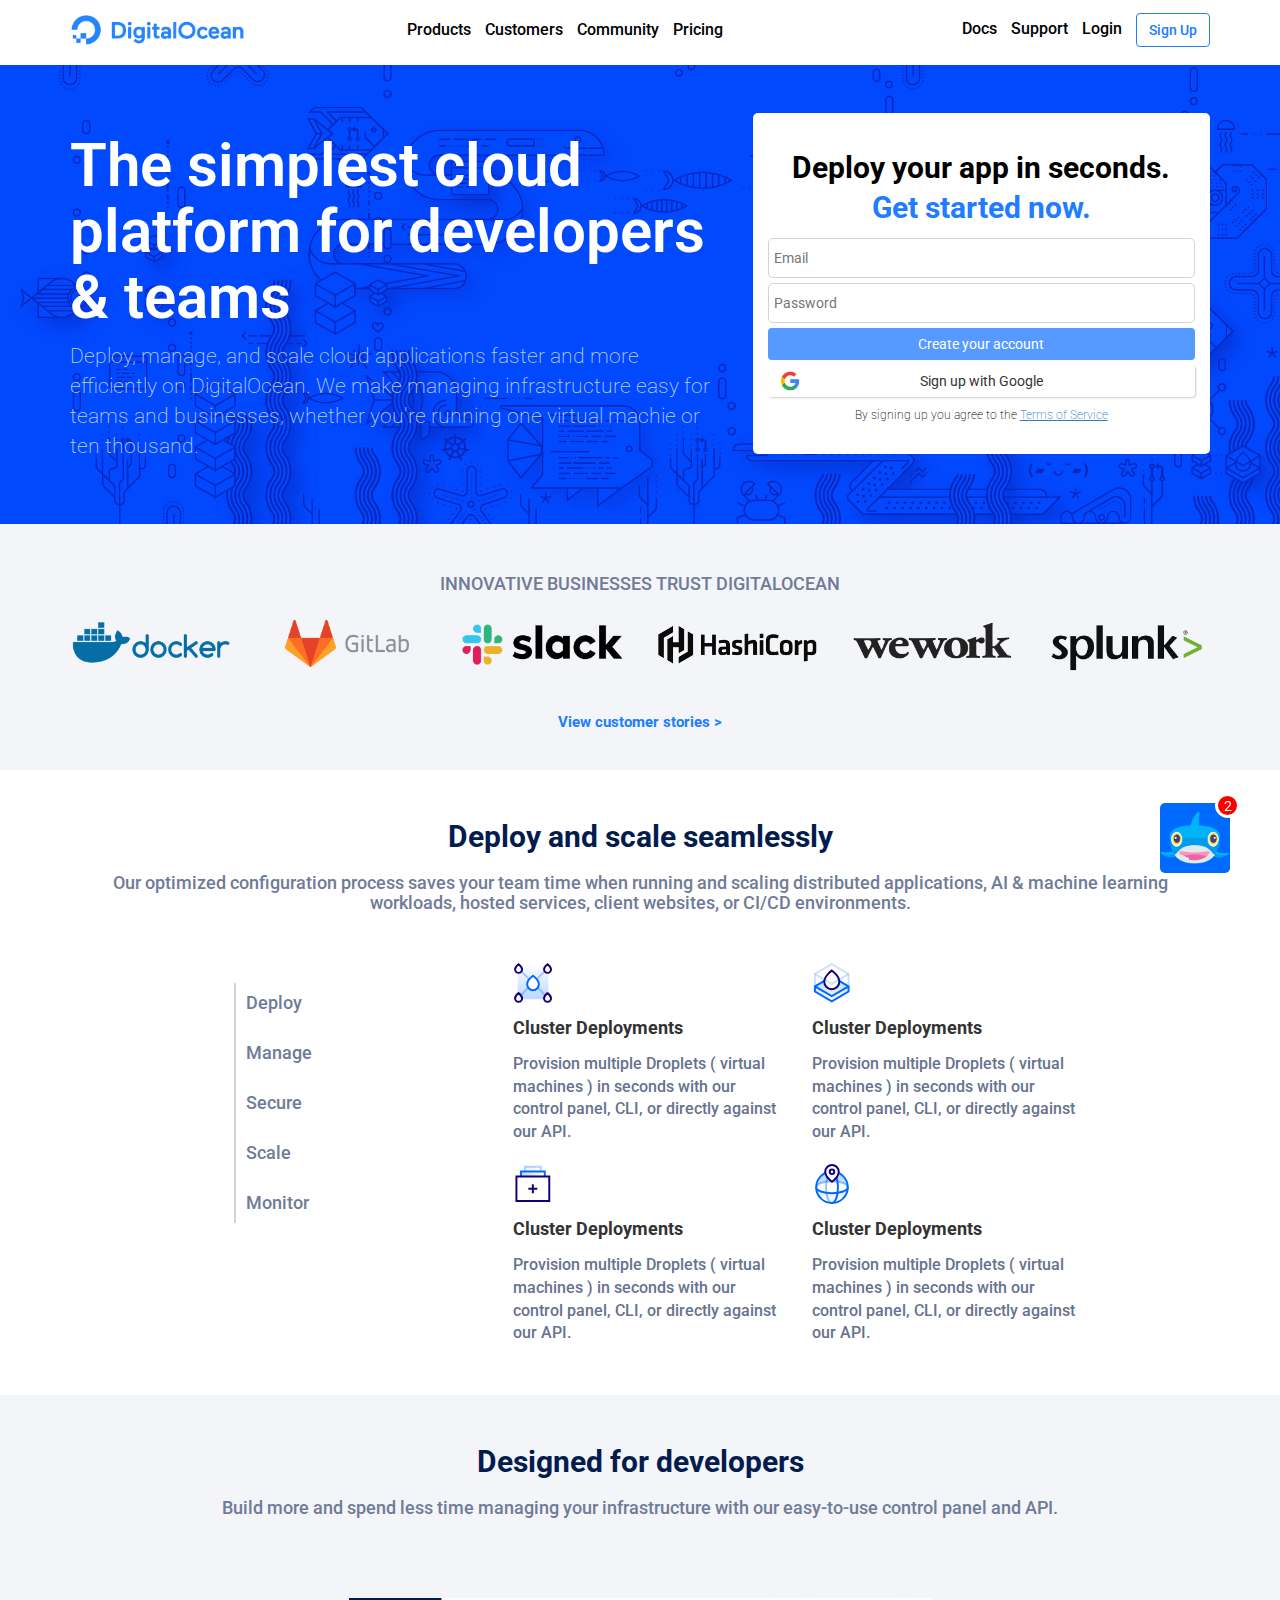
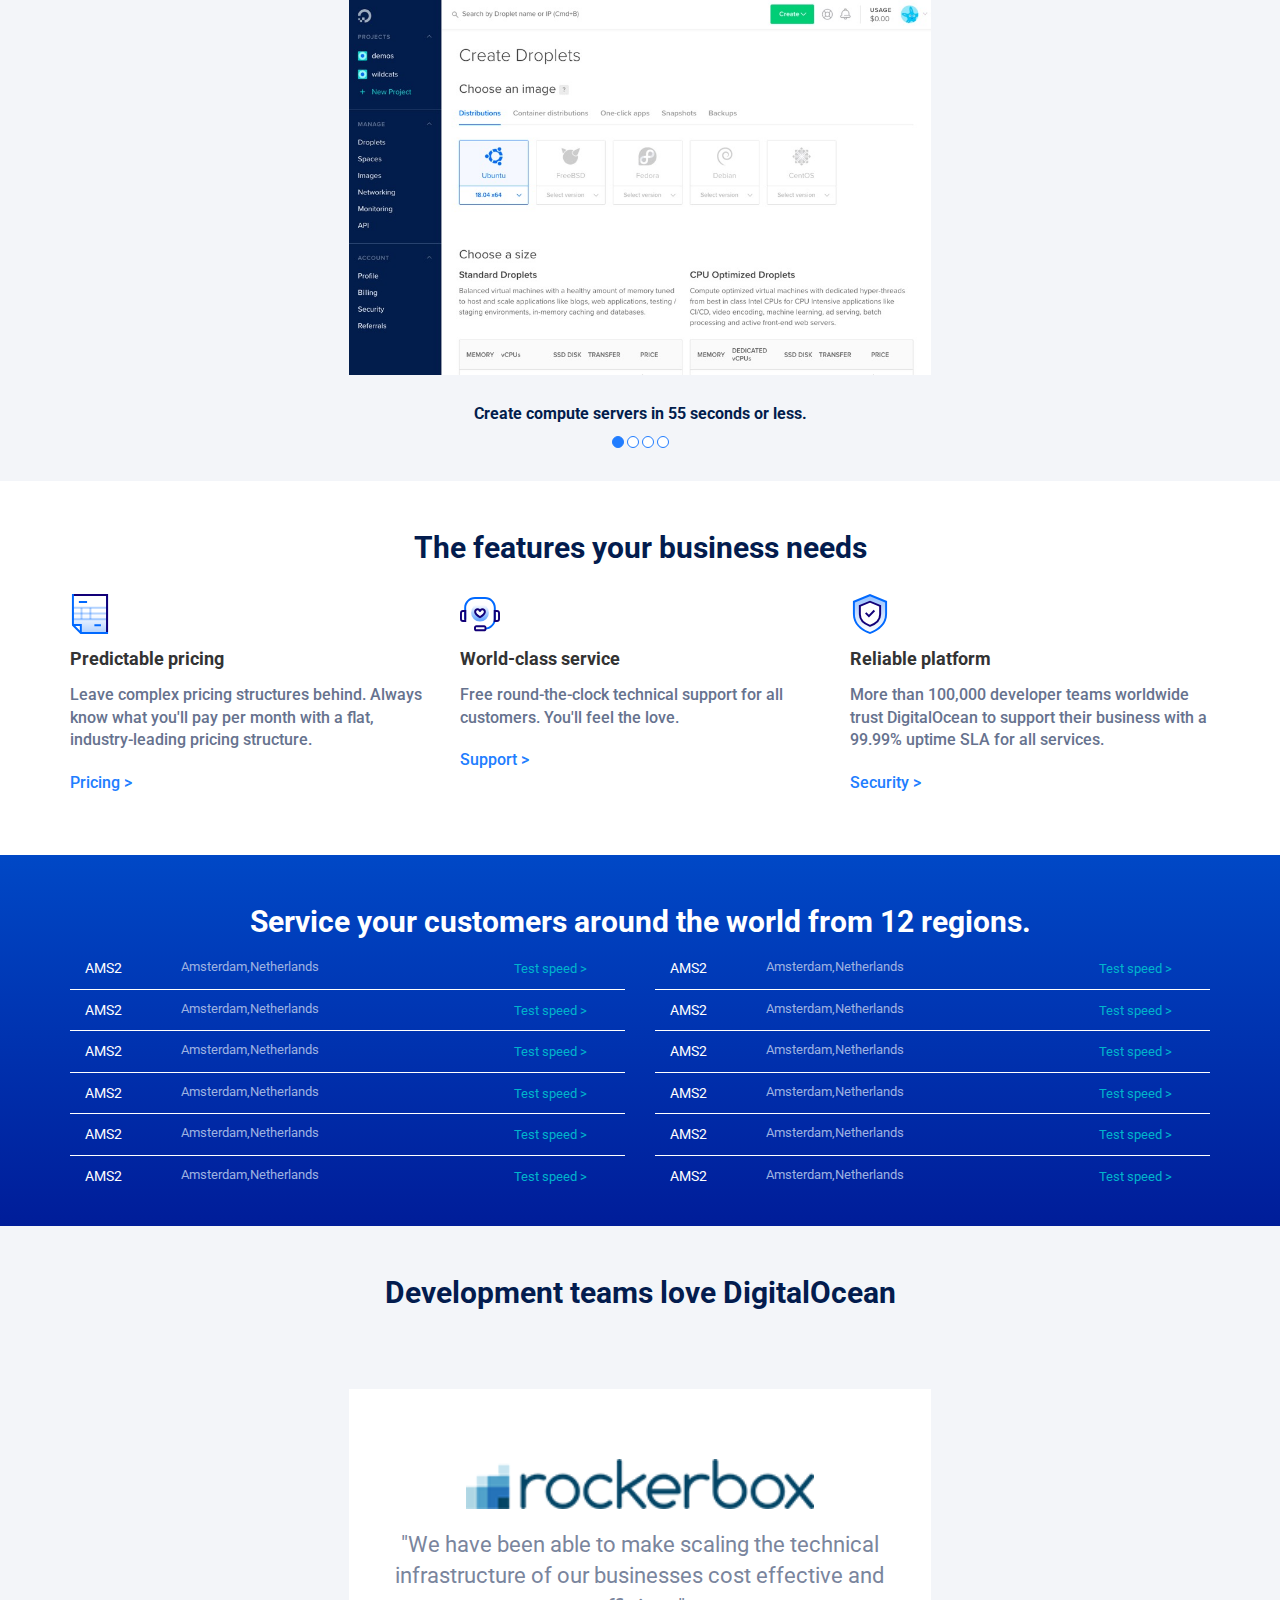
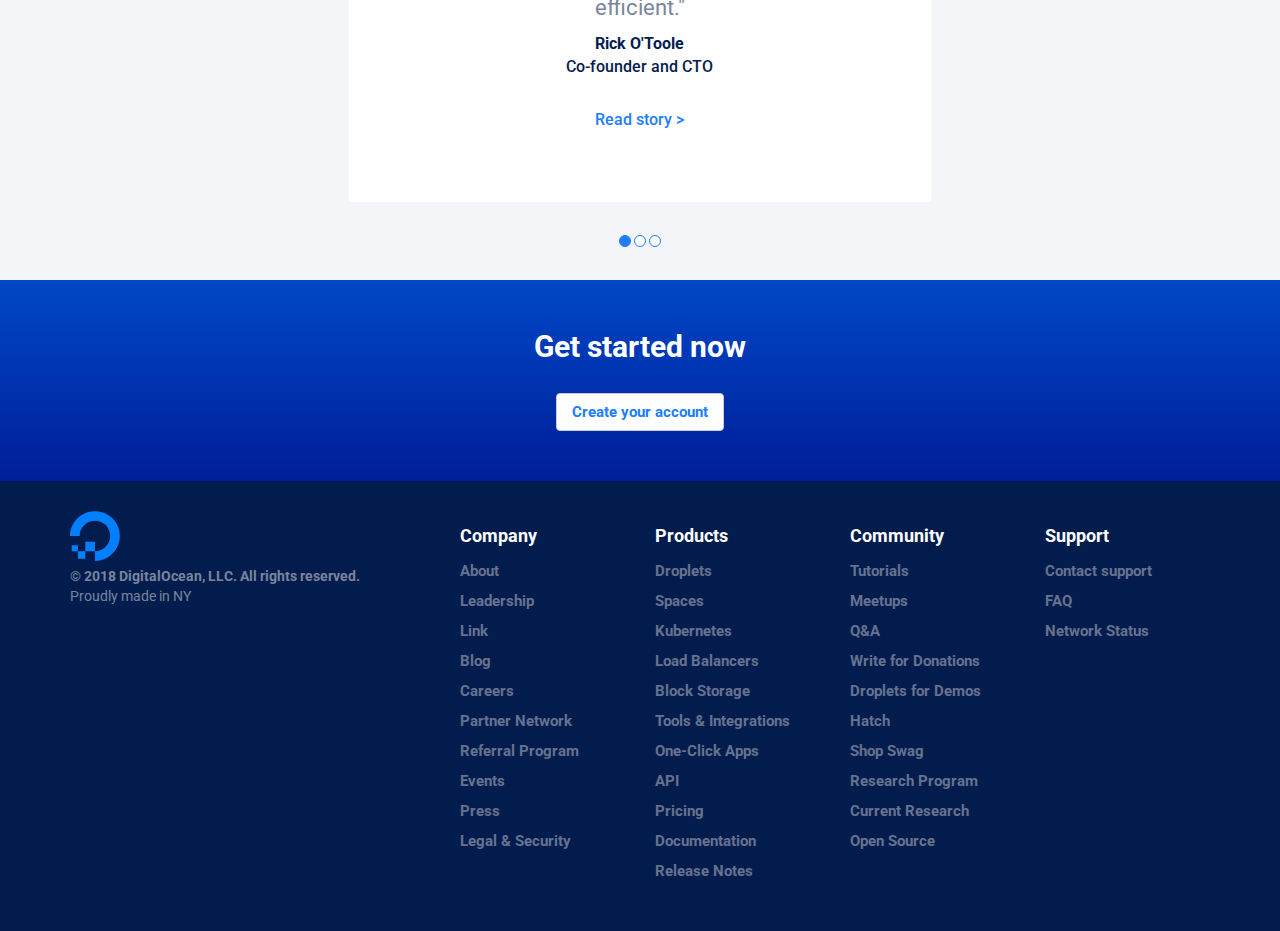
==== commit bb394e12: "wrapper-80" ====
--- a/progetto/index.html
+++ b/progetto/index.html
@@ -114,7 +114,7 @@
             <div class="col-md-2 col-xs-6"><img src="../img/gitlab.svg" alt=""></div>
             <div class="col-md-2 col-xs-6"><img src="../img/slack.svg" alt=""></div>
             <div class="col-md-2 col-xs-6"><img src="../img/hashicorp.svg" alt=""></div>
-            <div class="col-md-2 col-xs-6"><img src="../img/hashicorp.svg" alt=""></div>
+            <div class="col-md-2 col-xs-6"><img src="../img/wework.svg" alt=""></div>
             <div class="col-md-2 col-xs-6"><img src="../img/splunk.svg" alt=""></div>
           </div>
           <div class="row text-center">
@@ -139,78 +139,80 @@
             Our optimized configuration process saves your team time when running and scaling distributed applications, AI & machine learning workloads, hosted services, client websites, or CI/CD environments.
             </h4>
           </div>
-          <div class="row text-left">
-            <div class="col-md-4 col-xs-12">
-              <ul class="sec-description">
-                <li><h4>Deploy</h4></li>
-                <li><h4>Manage</h4></li>
-                <li><h4>Secure</h4></li>
-                <li><h4>Scale</h4></li>
-                <li><h4>Monitor</h4></li>
-              </ul>
-            </div>
-            <div class="col-md-8 col-xs-12">
-              <div class="container-fluid">
-                <div class="row">
-                  <div class="col-md-6 col-xs-12">
-                    <div class="level-box-3">
-                      <div class="col-icon text-left">
-                        <img src="../img/cluster-deploy.svg" alt="">
+          <div class="wrapper-80">
+            <div class="row text-left">
+              <div class="col-md-4 col-xs-12">
+                <ul class="sec-description">
+                  <li><h4>Deploy</h4></li>
+                  <li><h4>Manage</h4></li>
+                  <li><h4>Secure</h4></li>
+                  <li><h4>Scale</h4></li>
+                  <li><h4>Monitor</h4></li>
+                </ul>
+              </div>
+              <div class="col-md-8 col-xs-12">
+                <div class="container-fluid">
+                  <div class="row">
+                    <div class="col-md-6 col-xs-12">
+                      <div class="level-box-3">
+                        <div class="col-icon text-left">
+                          <img src="../img/cluster-deploy.svg" alt="">
+                        </div>
+                        <div class="col-title">
+                          <h4>Cluster Deployments</h4>
+                        </div>
+                        <div class="col-description">
+                          <p>
+                            Provision multiple Droplets ( virtual machines ) in seconds with our control panel, CLI, or directly against our API.
+                          </p>
+                        </div>
                       </div>
-                      <div class="col-title">
-                        <h4>Cluster Deployments</h4>
-                      </div>
-                      <div class="col-description">
-                        <p>
-                          Provision multiple Droplets ( virtual machines ) in seconds with our control panel, CLI, or directly against our API.
-                        </p>
+                    </div>
+                    <div class="col-md-6 col-xs-12">
+                      <div class="level-box-3">
+                        <div class="col-icon text-left">
+                          <img src="../img/optimized-compute.svg" alt="">
+                        </div>
+                        <div class="col-title">
+                          <h4>Cluster Deployments</h4>
+                        </div>
+                        <div class="col-description">
+                          <p>
+                            Provision multiple Droplets ( virtual machines ) in seconds with our control panel, CLI, or directly against our API.
+                          </p>
+                        </div>
                       </div>
                     </div>
                   </div>
-                  <div class="col-md-6 col-xs-12">
-                    <div class="level-box-3">
-                      <div class="col-icon text-left">
-                        <img src="../img/optimized-compute.svg" alt="">
-                      </div>
-                      <div class="col-title">
-                        <h4>Cluster Deployments</h4>
-                      </div>
-                      <div class="col-description">
-                        <p>
-                          Provision multiple Droplets ( virtual machines ) in seconds with our control panel, CLI, or directly against our API.
-                        </p>
+                  <div class="row">
+                    <div class="col-md-6 col-xs-12">
+                      <div class="level-box-3">
+                        <div class="col-icon text-left">
+                          <img src="../img/one-click.svg" alt="">
+                        </div>
+                        <div class="col-title">
+                          <h4>Cluster Deployments</h4>
+                        </div>
+                        <div class="col-description">
+                          <p>
+                            Provision multiple Droplets ( virtual machines ) in seconds with our control panel, CLI, or directly against our API.
+                          </p>
+                        </div>
                       </div>
                     </div>
-                  </div>
-                </div>
-                <div class="row">
-                  <div class="col-md-6 col-xs-12">
-                    <div class="level-box-3">
-                      <div class="col-icon text-left">
-                        <img src="../img/one-click.svg" alt="">
-                      </div>
-                      <div class="col-title">
-                        <h4>Cluster Deployments</h4>
-                      </div>
-                      <div class="col-description">
-                        <p>
-                          Provision multiple Droplets ( virtual machines ) in seconds with our control panel, CLI, or directly against our API.
-                        </p>
-                      </div>
-                    </div>
-                  </div>
-                  <div class="col-md-6 col-xs-12">
-                    <div class="level-box-3">
-                      <div class="col-icon text-left">
-                        <img src="../img/global.svg" alt="">
-                      </div>
-                      <div class="col-title">
-                        <h4>Cluster Deployments</h4>
-                      </div>
-                      <div class="col-description">
-                        <p>
-                          Provision multiple Droplets ( virtual machines ) in seconds with our control panel, CLI, or directly against our API.
-                        </p>
+                    <div class="col-md-6 col-xs-12">
+                      <div class="level-box-3">
+                        <div class="col-icon text-left">
+                          <img src="../img/global.svg" alt="">
+                        </div>
+                        <div class="col-title">
+                          <h4>Cluster Deployments</h4>
+                        </div>
+                        <div class="col-description">
+                          <p>
+                            Provision multiple Droplets ( virtual machines ) in seconds with our control panel, CLI, or directly against our API.
+                          </p>
+                        </div>
                       </div>
                     </div>
                   </div>
--- a/progetto/style.css
+++ b/progetto/style.css
@@ -115,7 +115,15 @@
   color: #66728E;
   font-size: 16px;
 }
-
+.wrapper-80{
+  width: 80%;
+  margin: 0 auto;
+}
+@media all and (max-width:991px){
+  .wrapper-80{
+    width: 100%;
+  }
+}
 /* BLOCCO SLIDE */
 .blocco-slide {
   position: relative;
